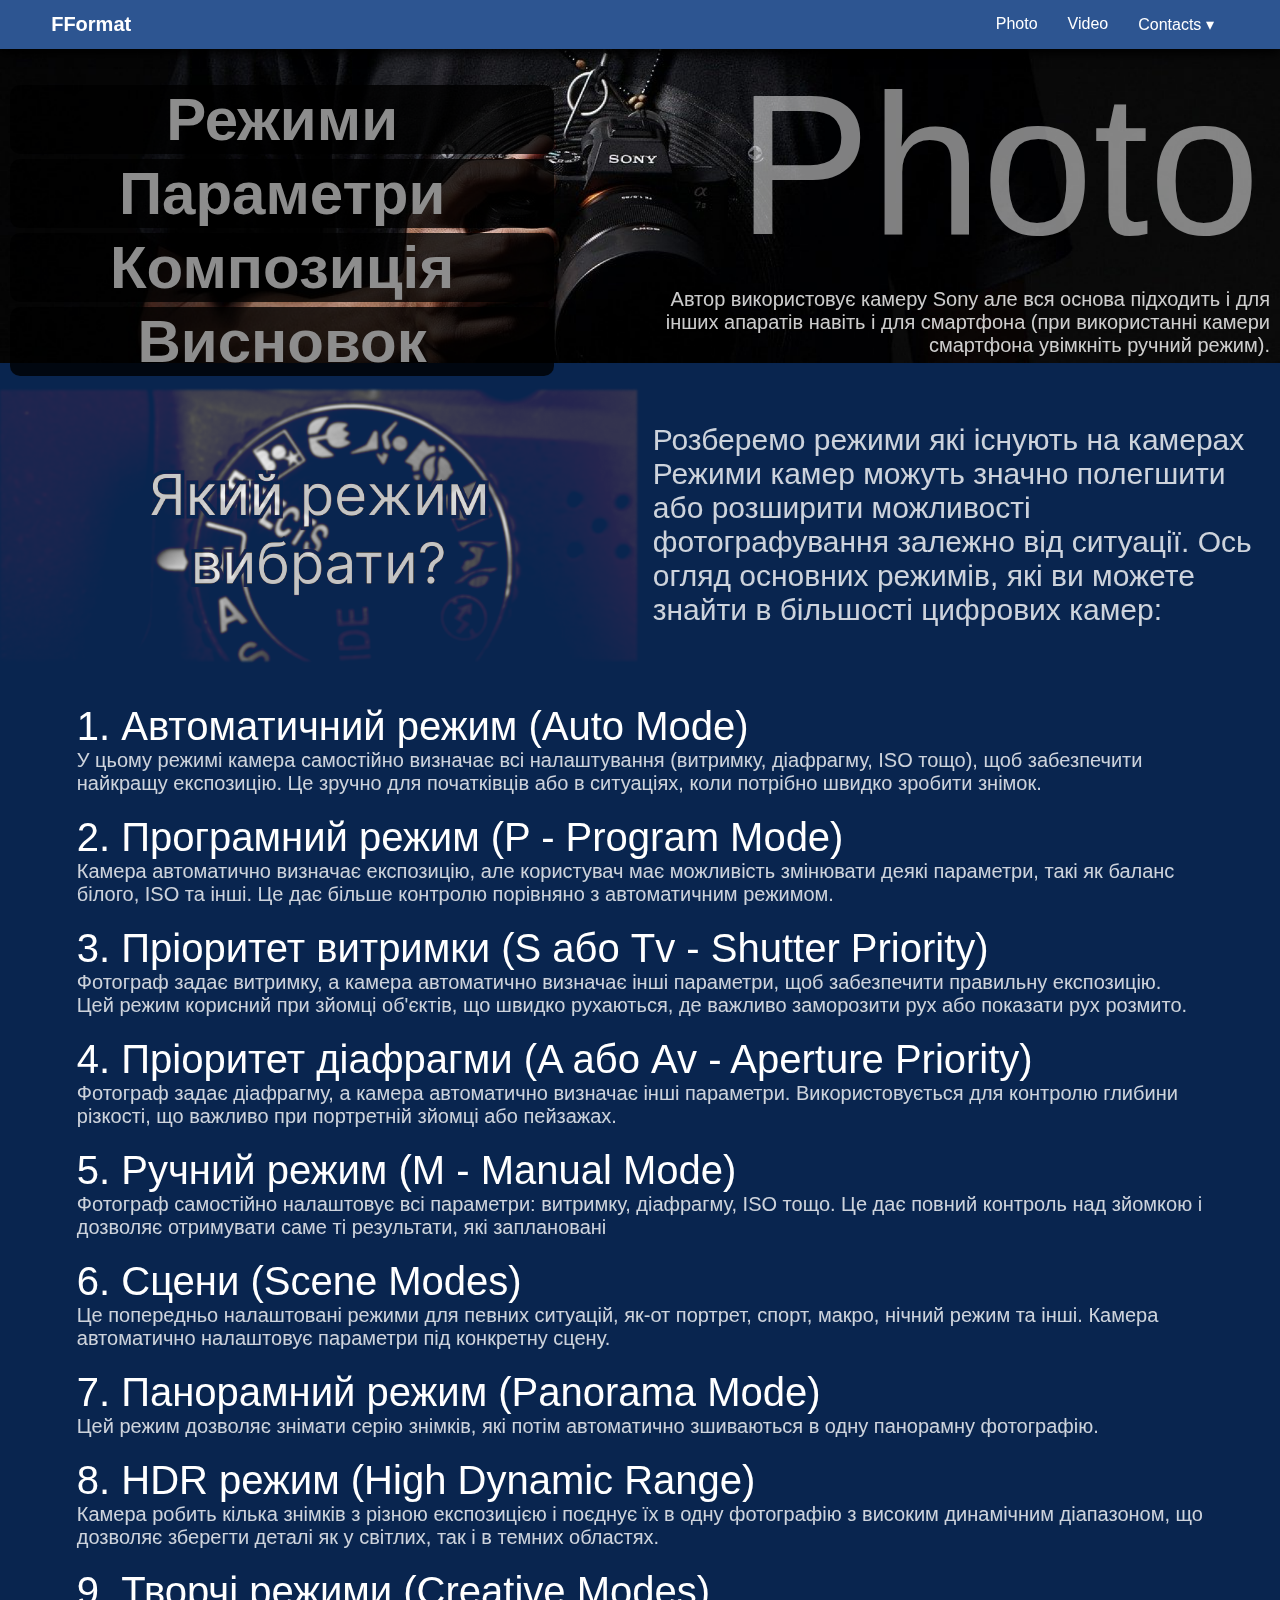
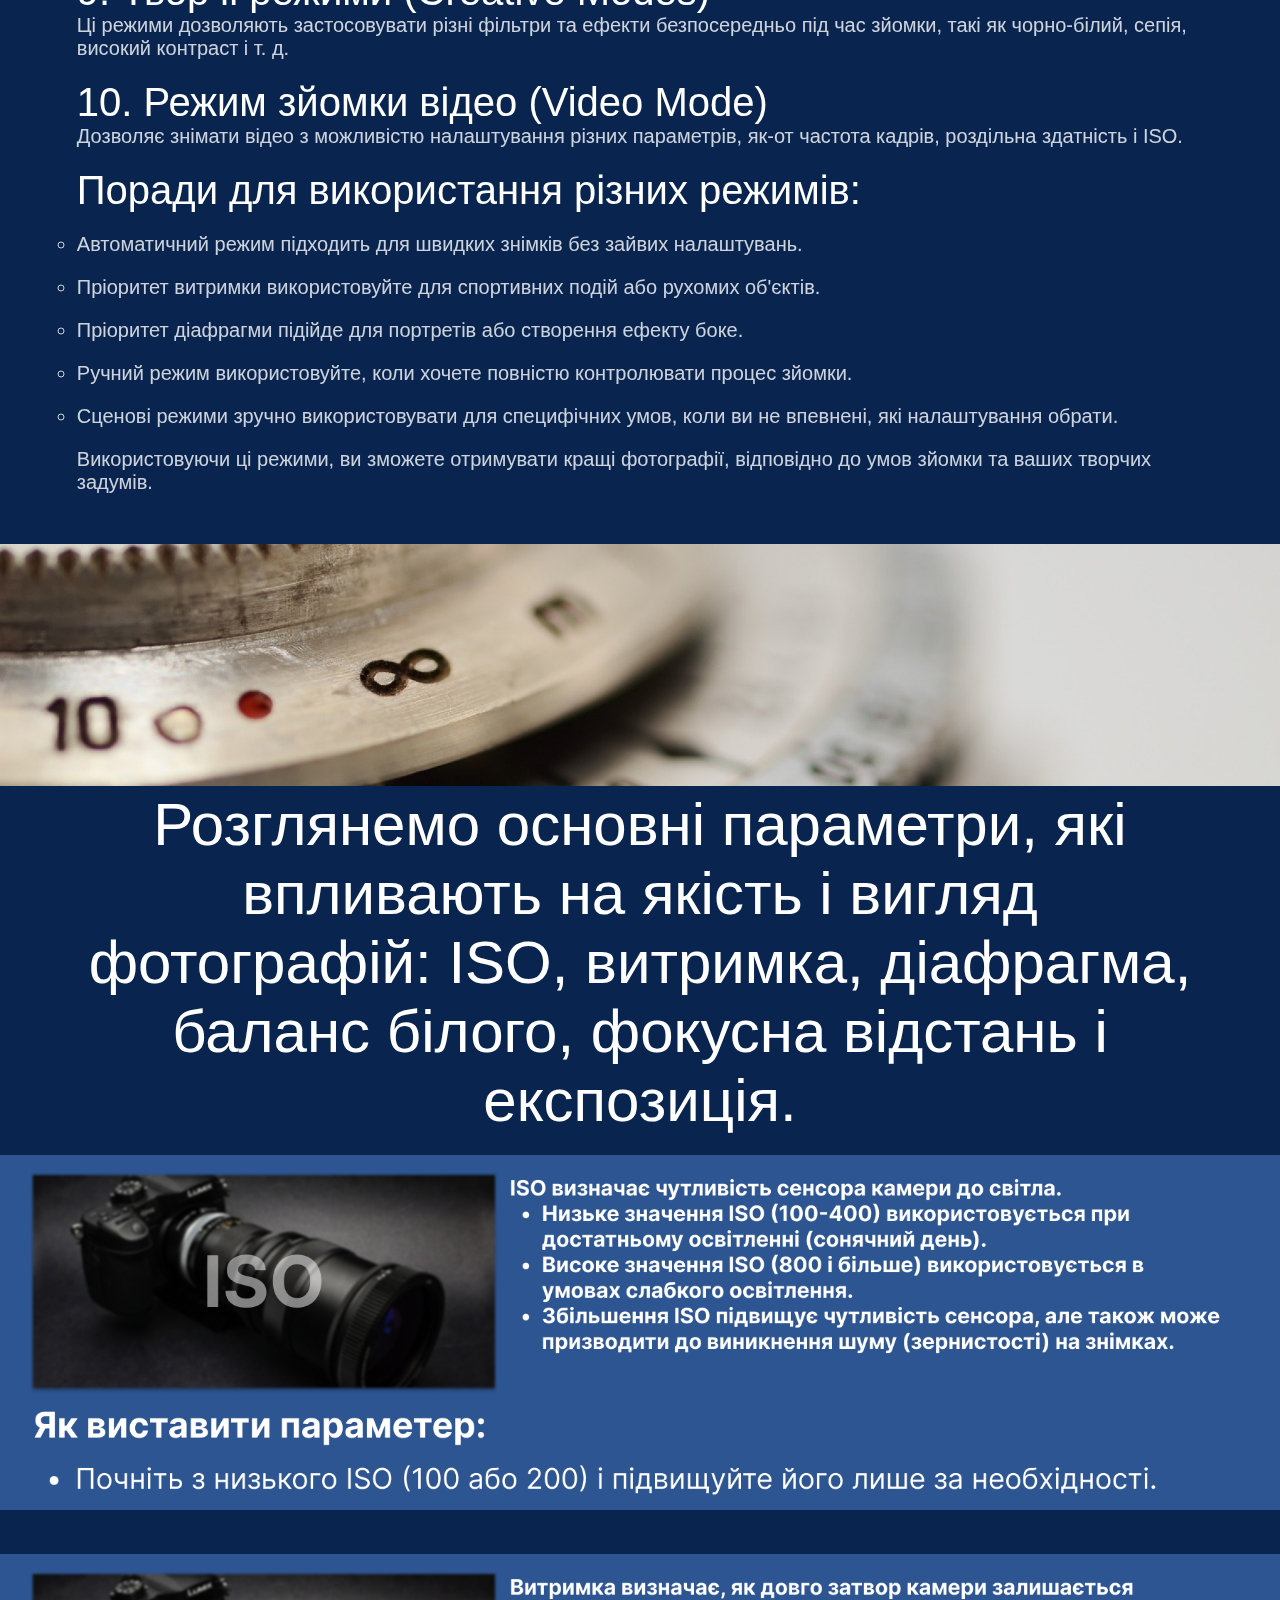
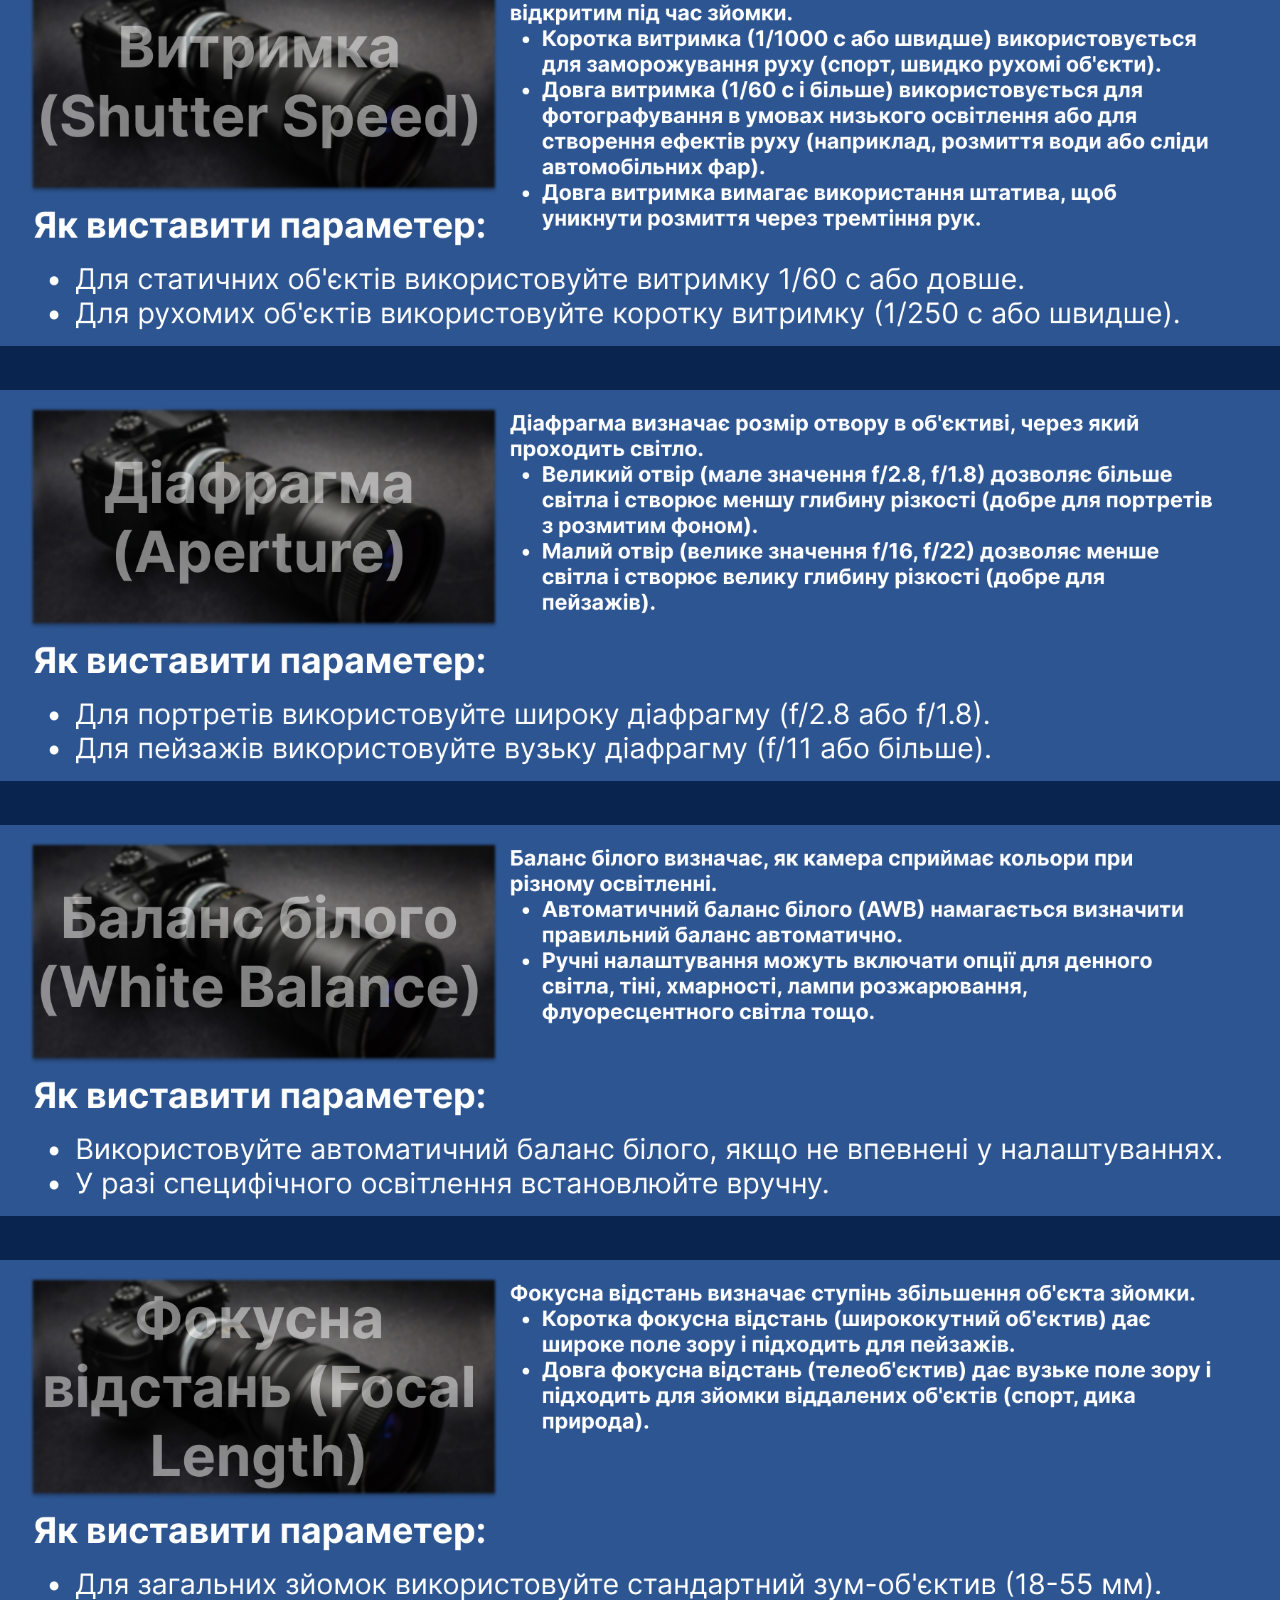
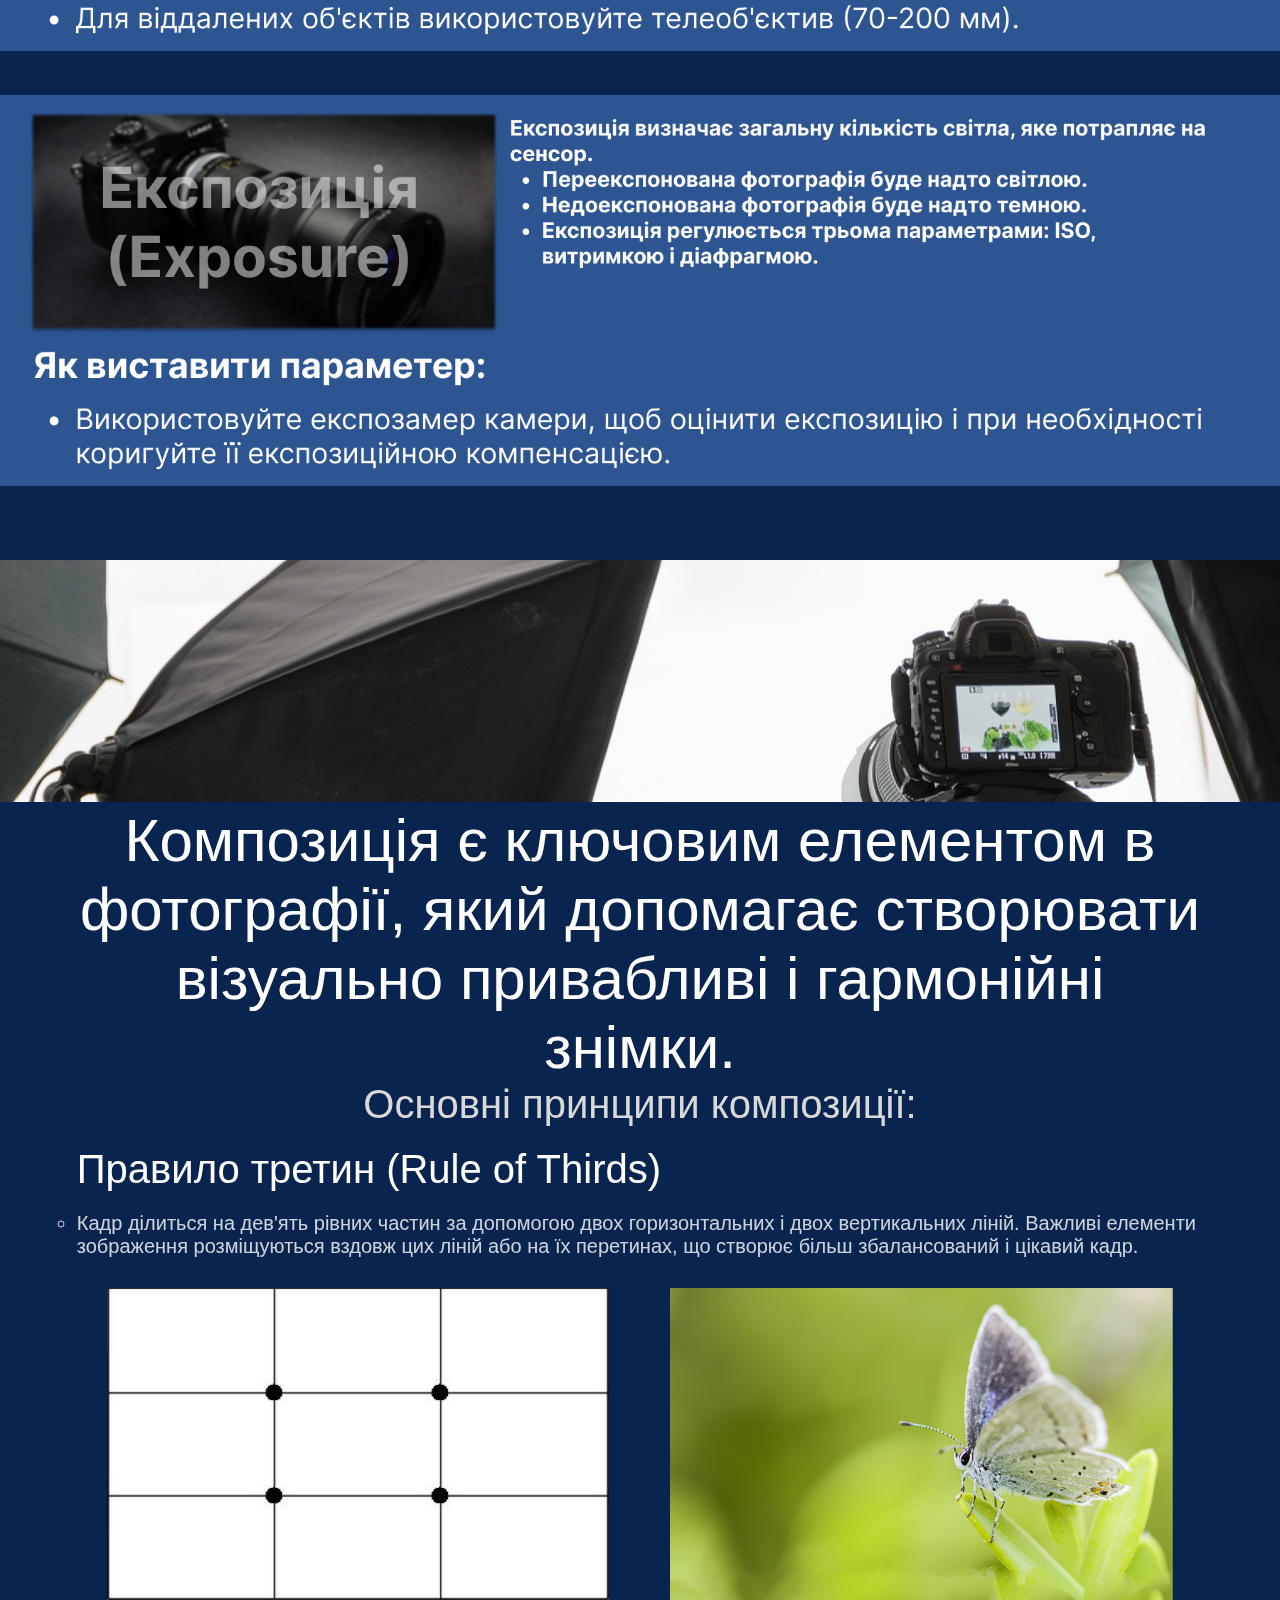
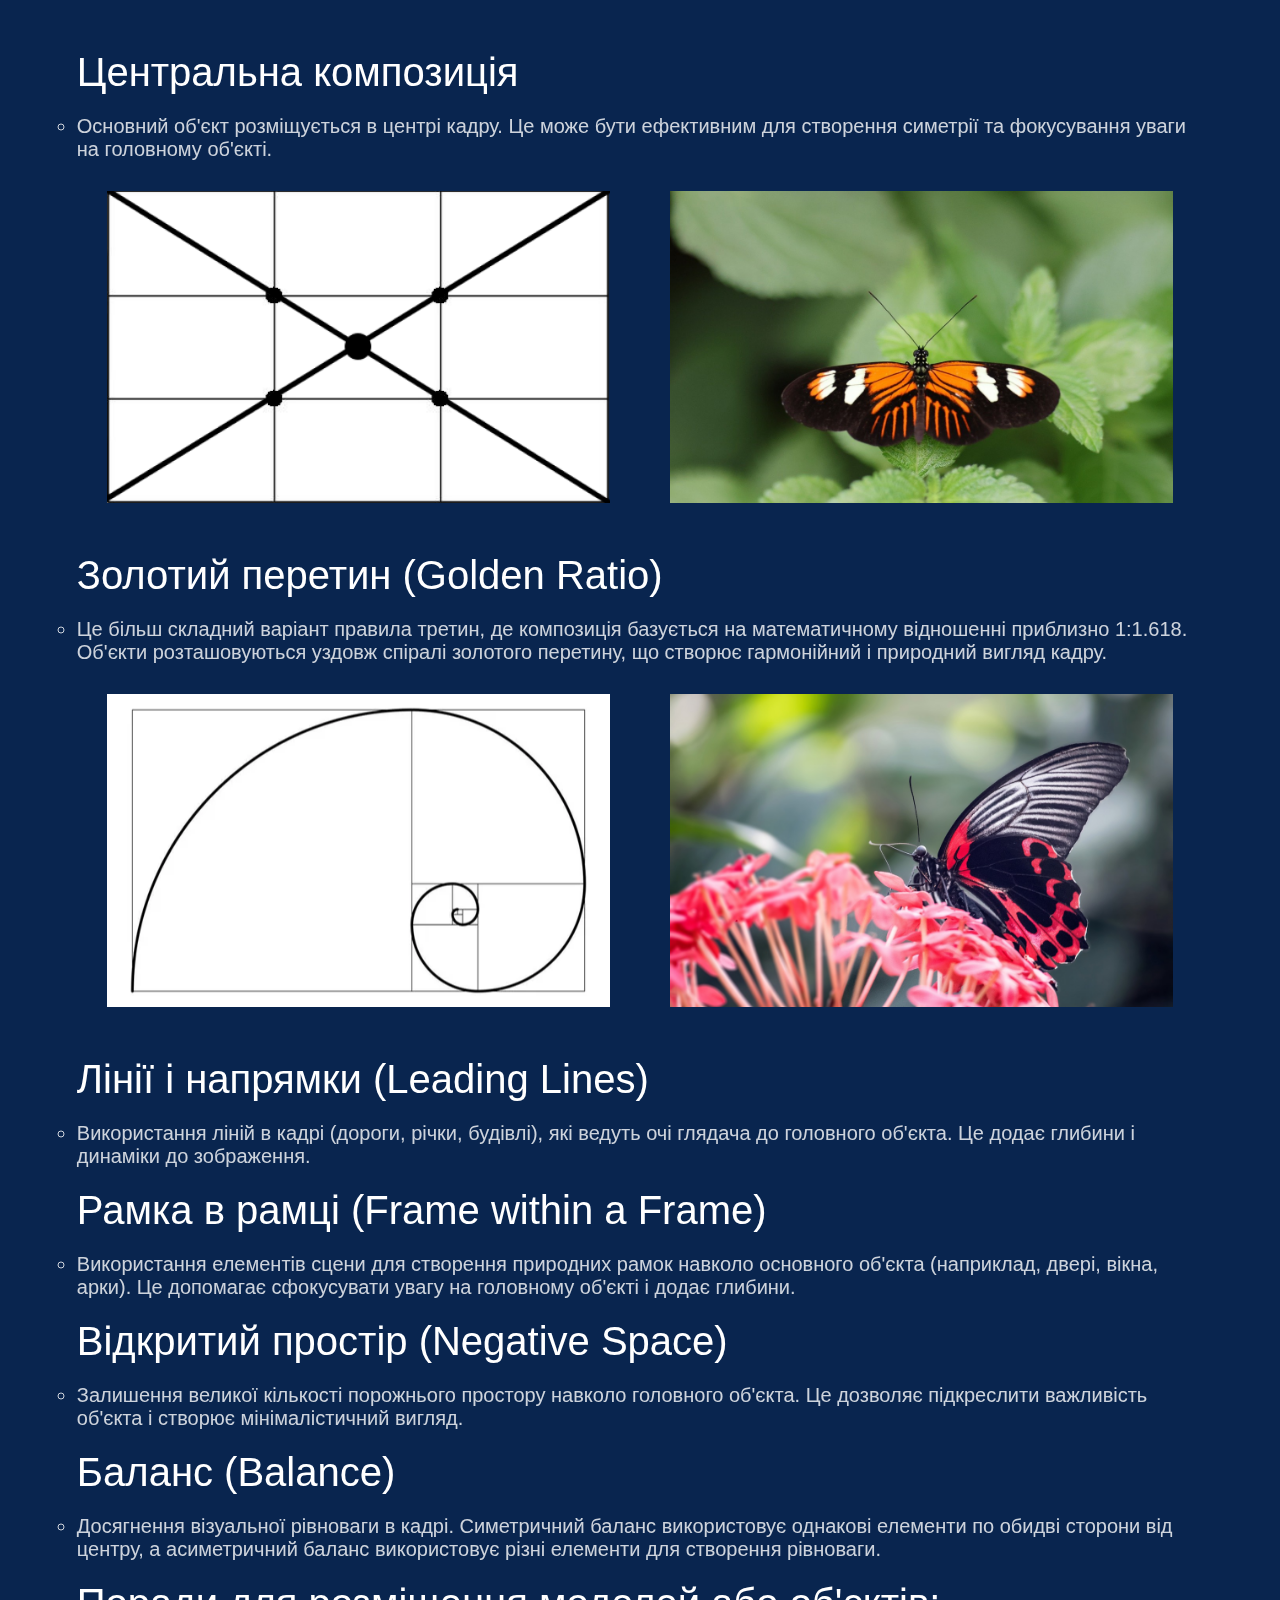
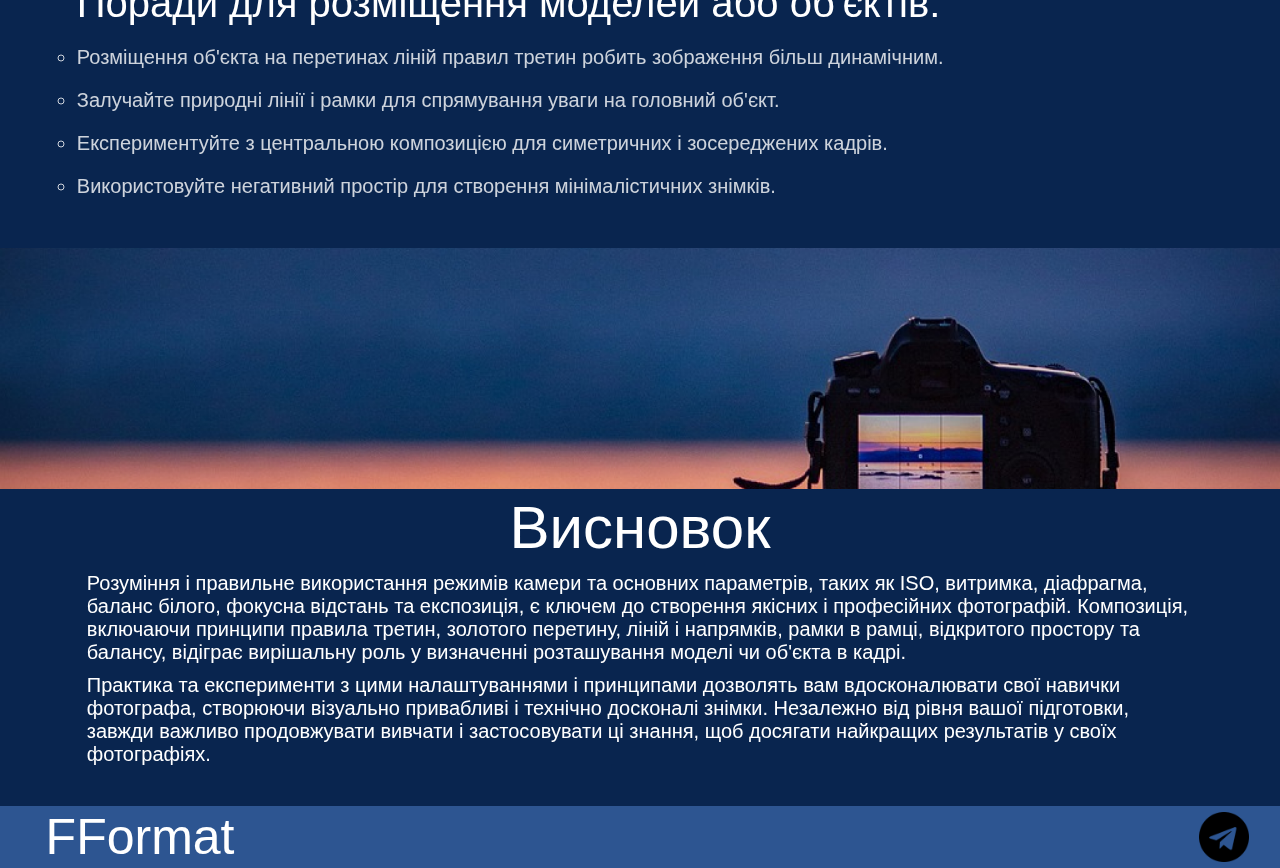
==== photo.html @ 6ed3e835 "Add files via upload" ====
<!DOCTYPE html>
<html lang="en">
  <head>
    <meta charset="UTF-8" />
    <meta name="viewport" content="width=device-width, initial-scale=1.0" />
    <title>FFormat/Photo</title>
    <link rel="stylesheet" href="style/style.css" />
  </head>
  <body>
    <header>
      <a href="index.html" class="logo">FFormat</a>
      <nav>
        <ul>
          <li><a href="photo.html">Photo</a></li>
          <li><a href="video.html">Video</a></li>
          <li>
            <a href="#">Contacts &blacktriangledown;</a>
            <ul>
              <li>
                <a href="https://t.me/fformat24" target="_blank">
                  <img src="img/telegram.png" alt="img" />Telegram</a
                >
              </li>
            </ul>
          </li>
        </ul>
      </nav>
    </header>

    <main>
      <div class="top">
        <img src="img/topimg.png" alt="Top-Photo" class="background" />
        <h1 class="photo-logo">Photo</h1>
        <p>
          Автор використовує камеру Sony але вся основа підходить і для інших
          апаратів навіть і для смартфона (при використанні камери смартфона
          увімкніть ручний режим).
        </p>
        <div class="text-overlay-photo">
          <a href="#modes">Режими</a>
          <a href="#parameters"> Параметри</a>
          <a href="#composition">Композиція</a>
          <a href="#result"> Висновок</a>
        </div>
      </div>
      <div class="modes" id="modes">
        <img src="img/photo1.png" alt="modes" />
        <p>
          Розберемо режими які існують на камерах Режими камер можуть значно
          полегшити або розширити можливості фотографування залежно від
          ситуації. Ось огляд основних режимів, які ви можете знайти в більшості
          цифрових камер:
        </p>
      </div>
      <div class="modes-list">
        <ol>
          <li>
            1. Автоматичний режим (Auto Mode)
            <p>
              У цьому режимі камера самостійно визначає всі налаштування
              (витримку, діафрагму, ISO тощо), щоб забезпечити найкращу
              експозицію. Це зручно для початківців або в ситуаціях, коли
              потрібно швидко зробити знімок.
            </p>
          </li>
          <li>
            2. Програмний режим (P - Program Mode)
            <p>
              Камера автоматично визначає експозицію, але користувач має
              можливість змінювати деякі параметри, такі як баланс білого, ISO
              та інші. Це дає більше контролю порівняно з автоматичним режимом.
            </p>
          </li>
          <li>
            3. Пріоритет витримки (S або Tv - Shutter Priority)
            <p>
              Фотограф задає витримку, а камера автоматично визначає інші
              параметри, щоб забезпечити правильну експозицію. Цей режим
              корисний при зйомці об'єктів, що швидко рухаються, де важливо
              заморозити рух або показати рух розмито.
            </p>
          </li>
          <li>
            4. Пріоритет діафрагми (A або Av - Aperture Priority)
            <p>
              Фотограф задає діафрагму, а камера автоматично визначає інші
              параметри. Використовується для контролю глибини різкості, що
              важливо при портретній зйомці або пейзажах.
            </p>
          </li>
          <li>
            5. Ручний режим (M - Manual Mode)
            <p>
              Фотограф самостійно налаштовує всі параметри: витримку, діафрагму,
              ISO тощо. Це дає повний контроль над зйомкою і дозволяє отримувати
              саме ті результати, які заплановані
            </p>
          </li>
          <li>
            6. Сцени (Scene Modes)
            <p>
              Це попередньо налаштовані режими для певних ситуацій, як-от
              портрет, спорт, макро, нічний режим та інші. Камера автоматично
              налаштовує параметри під конкретну сцену.
            </p>
          </li>
          <li>
            7. Панорамний режим (Panorama Mode)
            <p>
              Цей режим дозволяє знімати серію знімків, які потім автоматично
              зшиваються в одну панорамну фотографію.
            </p>
          </li>
          <li>
            8. HDR режим (High Dynamic Range)
            <p>
              Камера робить кілька знімків з різною експозицією і поєднує їх в
              одну фотографію з високим динамічним діапазоном, що дозволяє
              зберегти деталі як у світлих, так і в темних областях.
            </p>
          </li>
          <li>
            9. Творчі режими (Creative Modes)
            <p>
              Ці режими дозволяють застосовувати різні фільтри та ефекти
              безпосередньо під час зйомки, такі як чорно-білий, сепія, високий
              контраст і т. д.
            </p>
          </li>
          <li>
            10. Режим зйомки відео (Video Mode)
            <p>
              Дозволяє знімати відео з можливістю налаштування різних
              параметрів, як-от частота кадрів, роздільна здатність і ISO.
            </p>
          </li>
          <li>
            Поради для використання різних режимів:
            <ul>
              <li>
                Автоматичний режим підходить для швидких знімків без зайвих
                налаштувань.
              </li>
              <li>
                Пріоритет витримки використовуйте для спортивних подій або
                рухомих об'єктів.
              </li>
              <li>
                Пріоритет діафрагми підійде для портретів або створення ефекту
                боке.
              </li>
              <li>
                Ручний режим використовуйте, коли хочете повністю контролювати
                процес зйомки.
              </li>
              <li>
                Сценові режими зручно використовувати для специфічних умов, коли
                ви не впевнені, які налаштування обрати.
              </li>
            </ul>
          </li>
          <li>
            <p>
              Використовуючи ці режими, ви зможете отримувати кращі фотографії,
              відповідно до умов зйомки та ваших творчих задумів.
            </p>
          </li>
        </ol>
      </div>

      <div class="parameters">
        <img
          id="parameters"
          class="blok"
          src="img/parametersphoto.png"
          alt="parameters"
        />
        <h2>
          Розглянемо основні параметри, які впливають на якість і вигляд
          фотографій: ISO, витримка, діафрагма, баланс білого, фокусна відстань
          і експозиція.
        </h2>
        <div>
          <img src="img/iso.png" alt="ISO" />
          <img src="img/shutter.png" alt="Shutter Speed" />
          <img src="img/apertur.png" alt="Aperture" />
          <img src="img/whiteb.png" alt="White Balance" />
          <img src="img/focal.png" alt="Focal Length" />
          <img src="img/expo.png" alt="Exposure" />
        </div>
      </div>
      <div class="composition">
        <img
          id="composition"
          class="blok"
          src="img/compositionphoto.png"
          alt="composition"
        />
        <h2>
          Композиція є ключовим елементом в фотографії, який допомагає
          створювати візуально привабливі і гармонійні знімки.
        </h2>

        <div class="composition-list">
          <h3>Основні принципи композиції:</h3>
          <ol>
            <li>
              Правило третин (Rule of Thirds)
              <ul>
                <li>
                  Кадр ділиться на дев'ять рівних частин за допомогою двох
                  горизонтальних і двох вертикальних ліній. Важливі елементи
                  зображення розміщуються вздовж цих ліній або на їх перетинах,
                  що створює більш збалансований і цікавий кадр.
                </li>
              </ul>
              <div class="comp-photo">
                <img src="img/ph1.png" alt="photo" />
                <img src="img/phr1.png" alt="photo" />
              </div>
            </li>
            <li>
              Центральна композиція
              <ul>
                <li>
                  Основний об'єкт розміщується в центрі кадру. Це може бути
                  ефективним для створення симетрії та фокусування уваги на
                  головному об'єкті.
                </li>
              </ul>
              <div class="comp-photo">
                <img src="img/ph2.png" alt="photo" />
                <img src="img/phr2.png" alt="photo" />
              </div>
            </li>
            <li>
              Золотий перетин (Golden Ratio)
              <ul>
                <li>
                  Це більш складний варіант правила третин, де композиція
                  базується на математичному відношенні приблизно 1:1.618.
                  Об'єкти розташовуються уздовж спіралі золотого перетину, що
                  створює гармонійний і природний вигляд кадру.
                </li>
              </ul>
              <div class="comp-photo">
                <img src="img/ph3.png" alt="photo" />
                <img src="img/phr3.png" alt="photo" />
              </div>
            </li>
            <li>
              Лінії і напрямки (Leading Lines)
              <ul>
                <li>
                  Використання ліній в кадрі (дороги, річки, будівлі), які
                  ведуть очі глядача до головного об'єкта. Це додає глибини і
                  динаміки до зображення.
                </li>
              </ul>
            </li>
            <li>
              Рамка в рамці (Frame within a Frame)
              <ul>
                <li>
                  Використання елементів сцени для створення природних рамок
                  навколо основного об'єкта (наприклад, двері, вікна, арки). Це
                  допомагає сфокусувати увагу на головному об'єкті і додає
                  глибини.
                </li>
              </ul>
            </li>
            <li>
              Відкритий простір (Negative Space)
              <ul>
                <li>
                  Залишення великої кількості порожнього простору навколо
                  головного об'єкта. Це дозволяє підкреслити важливість об'єкта
                  і створює мінімалістичний вигляд.
                </li>
              </ul>
            </li>
            <li>
              Баланс (Balance)
              <ul>
                <li>
                  Досягнення візуальної рівноваги в кадрі. Симетричний баланс
                  використовує однакові елементи по обидві сторони від центру, а
                  асиметричний баланс використовує різні елементи для створення
                  рівноваги.
                </li>
              </ul>
            </li>
            <li>
              Поради для розміщення моделей або об'єктів:
              <ul>
                <li>
                  Розміщення об'єкта на перетинах ліній правил третин робить
                  зображення більш динамічним.
                </li>
                <li>
                  Залучайте природні лінії і рамки для спрямування уваги на
                  головний об'єкт.
                </li>
                <li>
                  Експериментуйте з центральною композицією для симетричних і
                  зосереджених кадрів.
                </li>
                <li>
                  Використовуйте негативний простір для створення
                  мінімалістичних знімків.
                </li>
              </ul>
            </li>
          </ol>
        </div>
      </div>
      <div class="result">
        <img id="result" class="blok" src="img/resultphoto.png" alt="result" />
        <h2>Висновок</h2>
        <p>
          Розуміння і правильне використання режимів камери та основних
          параметрів, таких як ISO, витримка, діафрагма, баланс білого, фокусна
          відстань та експозиція, є ключем до створення якісних і професійних
          фотографій. Композиція, включаючи принципи правила третин, золотого
          перетину, ліній і напрямків, рамки в рамці, відкритого простору та
          балансу, відіграє вирішальну роль у визначенні розташування моделі чи
          об'єкта в кадрі.
        </p>
        <p>
          Практика та експерименти з цими налаштуваннями і принципами дозволять
          вам вдосконалювати свої навички фотографа, створюючи візуально
          привабливі і технічно досконалі знімки. Незалежно від рівня вашої
          підготовки, завжди важливо продовжувати вивчати і застосовувати ці
          знання, щоб досягати найкращих результатів у своїх фотографіях.
        </p>
      </div>
    </main>

    <footer>
      <h2><a href="#">FFormat</a></h2>
      <div>
        <!-- <img src="img/facebook.png" alt="facebook" /> -->
        <a href="https://t.me/fformat24" target="_blank"
          ><img src="img/telegram.png" alt="telegram"
        /></a>
        <!-- <img src="img/instagram.png" alt="instagram" /> -->
      </div>
    </footer>
  </body>
</html>
---- style/style.css ----
* {
  margin: 0;
  padding: 0;
  box-sizing: border-box;
  font-family: sans-serif;
  list-style: none;
  text-decoration: none;
}

body {
  height: 100vh;
  background: #09254f;
}

/* NavBar */
header {
  position: fixed;
  z-index: 10; /* Високе значення для перекриття інших елементів */
  top: 0;
  left: 0;
  right: 0;
  background: #2d5591;
  display: flex;
  justify-content: space-between;
  align-items: center;
  padding: 0 4%;
  box-shadow: 0 5px 10px #000;
}

header .logo {
  font-size: 20px;
  font-weight: 900;
  color: #fff;
  transition: 0.5s;
}

header .logo:hover {
  transform: scale(1.2);
}

header nav ul li {
  position: relative;
  float: left;
}

header nav ul li a {
  padding: 15px;
  color: #fff;
  font-style: 16px;
  display: block;
}

header nav ul li a:hover {
  background: #09254f;
}

nav ul li ul {
  position: absolute;
  left: 0;
  width: 180px;
  background: #2d5591;
  display: none;
}

nav ul li ul li {
  width: 100%;
  border: 1px solid rgba(0, 0, 0, 0.1);
  display: flex;
  justify-content: space-between;
  align-items: center;
}

nav ul li ul li img {
  width: 20px;
  position: relative;
  float: left;
  margin-right: 5px;
}

nav ul li:hover > ul {
  display: initial;
}

/* Main */

.top {
  position: relative;
}

.top .background {
  width: 100%;
  /* height: 510px; */
}

.top .overlay {
  position: absolute;
  top: 10px; /* Відстань від верхнього краю контейнера */
  right: 0px; /* Відстань від лівого краю контейнера */
  width: 500px; /* Ширина накладеного зображення */
  height: auto; /* Автоматичне коригування висоти для збереження пропорцій */
}

.top-text h1 {
  font-family: "Inter", sans-serif;
  font-weight: 400;
  font-size: 100px;
  text-align: center;
  color: #fff;
}

.top-text p {
  padding: 0 6%;
  font-family: "Inter", sans-serif;
  font-weight: 400;
  font-size: 20px;
  text-align: center;
  color: #fff;
}

.content-ff {
  display: flex;
  align-items: flex-start;
  align-items: center;
  padding: 20px 0;
}

.content-ff img {
  width: 50%;
  /* height: 384px; */
}

.content-ff p {
  width: 50%;
  font-family: "Inter", sans-serif;
  font-weight: 400;
  font-size: 30px;
  color: rgba(255, 255, 255, 0.8);
  padding: 1%;
}

.footer-main {
  position: relative;
}

.h2foot {
  font-family: "Inter", sans-serif;
  font-weight: 200;
  font-size: 40px;
  text-align: center;
  color: #fff;
}

.footer-main img {
  width: 100%;
  /* height: 314px; */
}

.text-overlay a {
  display: block;
  margin: 5px 0;
  padding: 0px 100px;
  font-family: "Inter", sans-serif;
  font-weight: 700;
  font-size: 60px;
  text-align: center;
  color: #fff;
  background: rgba(0, 0, 0, 0.8);
  border-radius: 10px;
  transition: 0.5s;
}

.text-overlay a:hover {
  transform: scale(1.1);
}

.text-overlay a {
  color: #fff;
}

.text-overlay {
  position: absolute;
  top: 50%;
  left: 50%;
  transform: translate(-50%, -50%); /* центр тексту */
  text-align: center;
}

footer {
  padding: 0 2%;
  margin-top: 40px;
  background: #2d5591;
  display: flex;
  justify-content: space-between;
  align-items: center;
}

footer h2 {
  font-family: "Inter", sans-serif;
  font-weight: 400;
  font-size: 50px;
  color: #fff;
  margin: 2px 20px;
}

footer h2 a {
  color: #fff;
}

footer img {
  width: 50px;
  margin: 2px 5px;
  position: relative;
  float: left;
}

/* ----- Photo -----*/

.photo-logo {
  font-family: "Inter", sans-serif;
  font-weight: 400;
  font-size: 200px;
  color: #fff;
  opacity: 0.5;
  position: absolute;
  top: 50px;
  right: 20px;
}

.top p {
  font-family: "Inter", sans-serif;
  font-weight: 400;
  font-size: 20px;
  text-align: right;
  color: rgba(255, 255, 255, 0.8);
  width: 50%;
  position: absolute;
  bottom: 10px;
  right: 10px;
}

.text-overlay-photo a {
  display: block;
  margin: 5px 0;
  padding: 0px 100px;
  font-family: "Inter", sans-serif;
  font-weight: 700;
  font-size: 60px;
  text-align: center;
  color: #8d8d8d;
  background: rgba(0, 0, 0, 0.8);
  border-radius: 10px;
  transition: 0.5s;
}

.text-overlay-photo a:hover {
  transform: scale(1.1);
}

.text-overlay-photo {
  position: absolute;
  top: 80px;
  left: 10px;
  /* transform: translate(-50%, -50%); центр тексту */
  /* text-align: center; */
}

/* modes */

.modes {
  display: flex;
  align-items: flex-start;
  align-items: center;
  padding: 20px 0;
}

.modes img {
  width: 50%;
  /* filter: blur(4px); */
  background: url("img/photo1.png");
  mix-blend-mode: lighten;
}

.modes p {
  width: 50%;
  font-family: "Inter", sans-serif;
  font-weight: 400;
  font-size: 30px;
  color: rgba(255, 255, 255, 0.8);
  padding: 1%;
}

/* modes list */

.modes-list {
  padding: 0 6%;
}

.modes-list ol li {
  font-family: "Inter", sans-serif;
  font-weight: 500;
  font-size: 40px;
  color: #fff;
  margin-top: 20px;
}

.modes-list ol li p {
  font-family: "Inter", sans-serif;
  font-weight: 200;
  font-size: 20px;
  color: rgba(255, 255, 255, 0.8);
}

.modes-list ol li ul li {
  list-style: circle;
  font-family: "Inter", sans-serif;
  font-weight: 200;
  font-size: 20px;
  color: rgba(255, 255, 255, 0.8);
}

/* parameters */

.blok {
  margin-top: 50px;
  width: 100%;
}

.parameters h2 {
  font-family: "Inter", sans-serif;
  font-weight: 400;
  font-size: 60px;
  text-align: center;
  color: #fff;
  padding: 0 6%;
}

.parameters div img {
  width: 100%;
  margin: 20px 0;
}

/* composition */

.composition h2 {
  font-family: "Inter", sans-serif;
  font-weight: 400;
  font-size: 60px;
  text-align: center;
  color: #fff;
  padding: 0 6%;
}

.composition-list {
  padding: 0 6%;
}

.composition-list h3 {
  font-family: "Inter", sans-serif;
  font-weight: 200;
  font-size: 40px;
  color: #d9d9d9;
  text-align: center;
}

.composition-list ol li {
  font-family: "Inter", sans-serif;
  font-weight: 500;
  font-size: 40px;
  color: #fff;
  margin-top: 20px;
}

.composition-list ol li p {
  font-family: "Inter", sans-serif;
  font-weight: 200;
  font-size: 20px;
  color: #fff;
}

.composition-list ol li ul li {
  list-style: circle;
  font-family: "Inter", sans-serif;
  font-weight: 200;
  font-size: 20px;
  color: rgba(255, 255, 255, 0.8);
}

.comp-photo {
  display: flex;
}

.comp-photo img {
  width: 50%;
  padding: 30px;
}

/* result */

.result h2 {
  font-family: "Inter", sans-serif;
  font-weight: 400;
  font-size: 60px;
  text-align: center;
  color: #fff;
  padding: 0 6%;
}

.result p {
  padding: 0 6%;
  font-family: "Inter", sans-serif;
  font-weight: 200;
  font-size: 20px;
  color: #fff;
  margin: 10px;
}

/* ----- Media ----- */

@media (max-width: 1200px) {
  .u {
    max-width: 970px;
  }
}

@media (max-width: 992px) {
  .content-ff {
    /* flex-direction: column; */
    /* align-items: center; */
  }
  .content-ff img,
  .content-ff p {
    min-width: 100%;
  }
  .top-text p,
  .content-ff p {
    font-size: 16px;
  }
  .text-overlay {
    position: relative;
    transform: initial;
    top: 0;
    left: 0;
  }
  .photo-logo {
    position: relative;
    text-align: center;
    top: initial;
    right: initial;
    font-size: 100px;
  }
  .top p {
    width: 100%;
    position: relative;
    bottom: 10px;
    right: initial;
    text-align: center;
    font-size: 12px;
  }
  .text-overlay-photo {
    position: relative;
    top: initial;
    left: initial;
  }
  .text-overlay-photo a {
    font-size: 30px;
    margin-left: 10px;
    margin-right: 10px;
  }
  .modes {
    flex-direction: column;
    align-items: center;
  }
  .modes img {
    width: 100%;
  }
  .modes p {
    width: 100%;
    font-size: 18px;
  }
  .modes-list ol li {
    font-size: 20px;
  }
  .modes-list ol li p {
    font-size: 14px;
  }
  .parameters h2 {
    font-size: 18px;
  }
  .parameters div img {
    margin: 5px 0;
  }
  .composition h2,
  .composition-list h3 {
    font-size: 18px;
  }
  .composition-list ol li {
    font-size: 20px;
  }
  .composition-list ol li ul li {
    font-size: 14px;
  }
  .comp-photo img {
    padding: 10px;
  }
  .result h2 {
    font-size: 30px;
  }
  .result p {
    font-size: 12px;
  }
}

@media (max-width: 767px) {
  .content-ff {
    /* max-width: none; */
  }
}
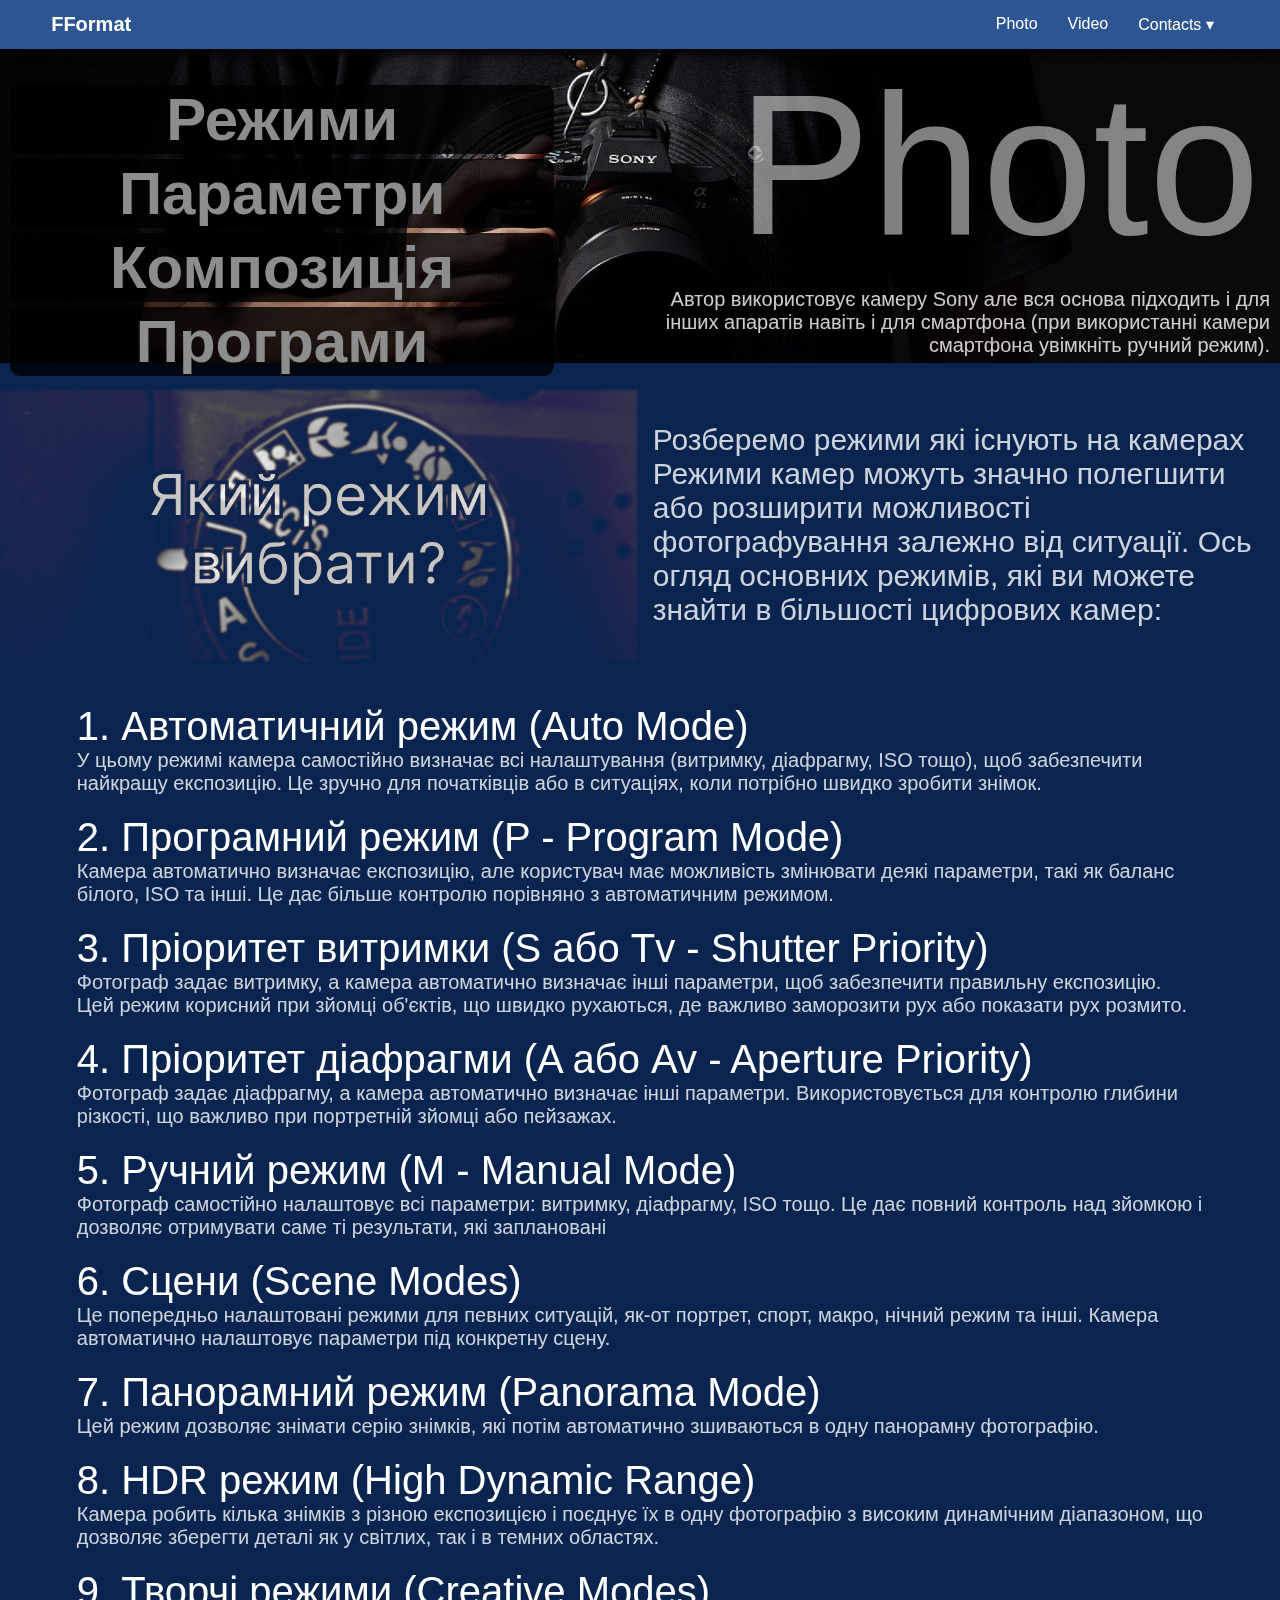
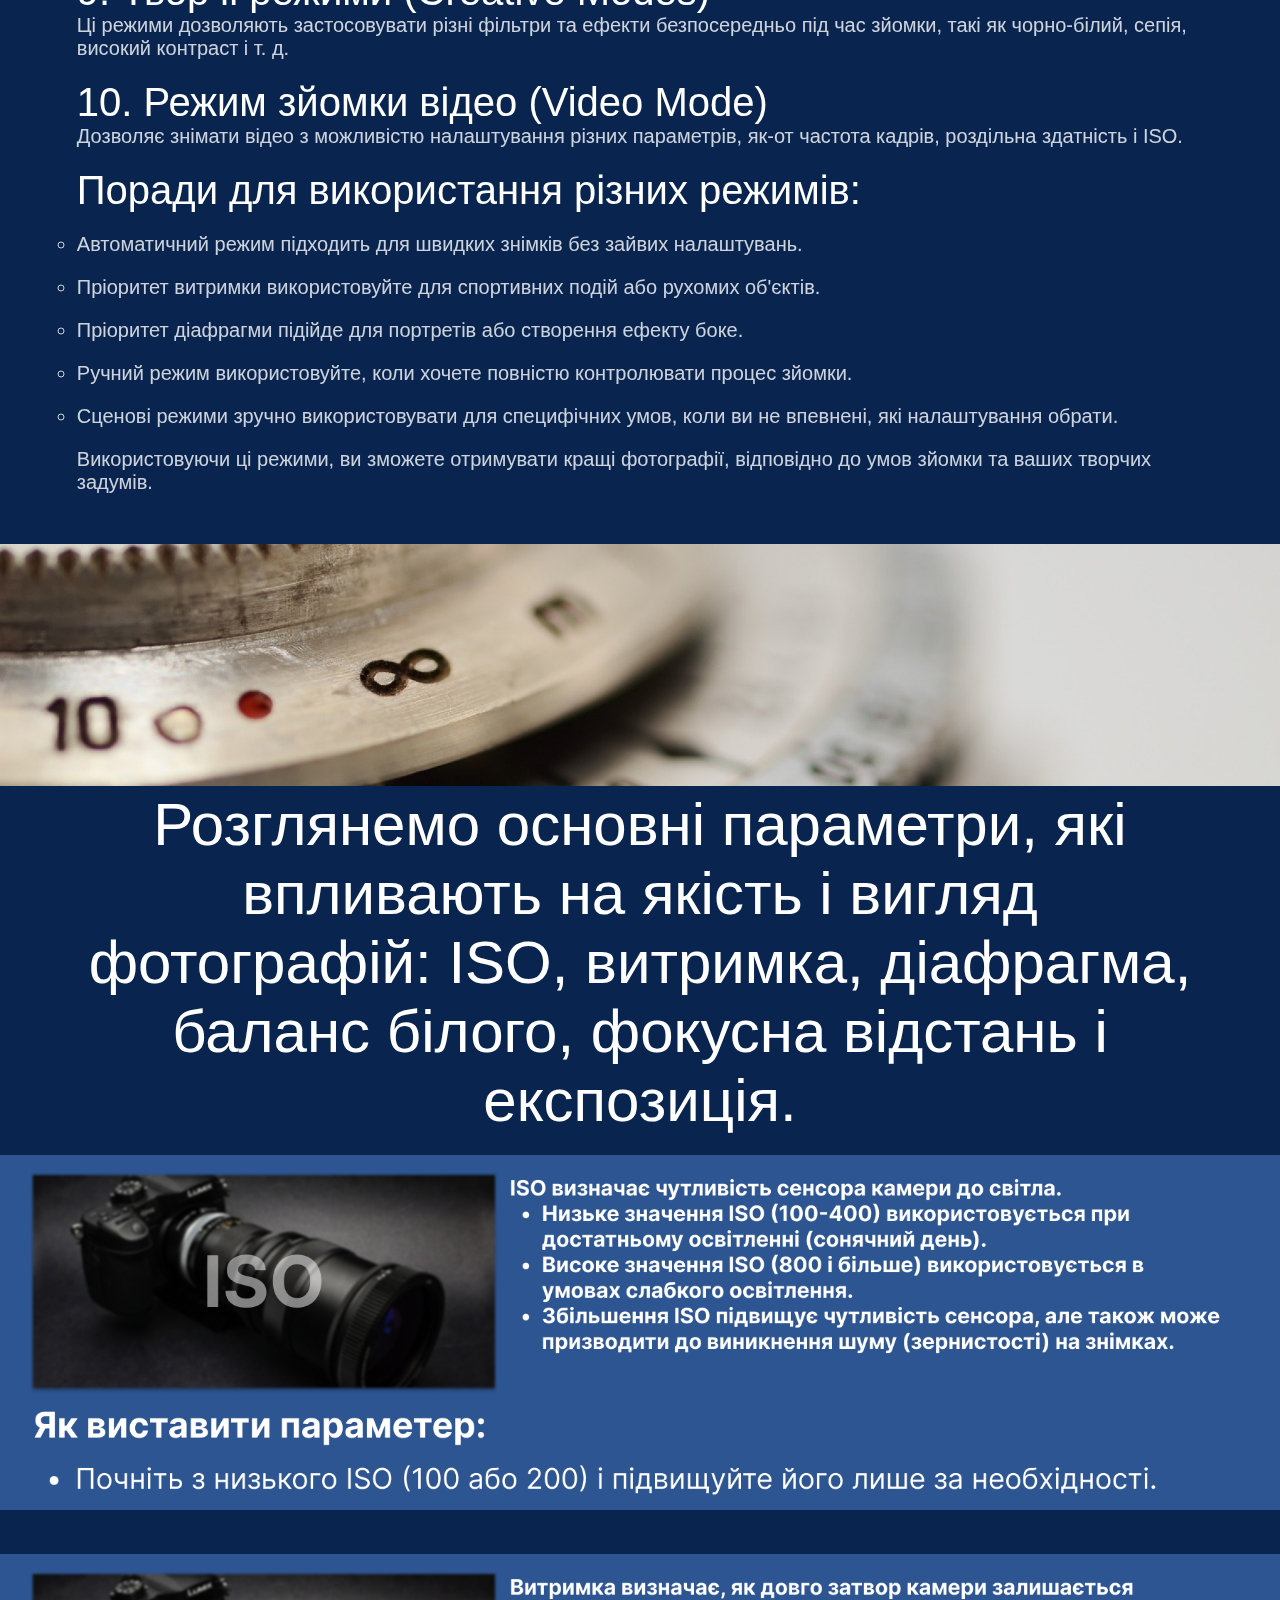
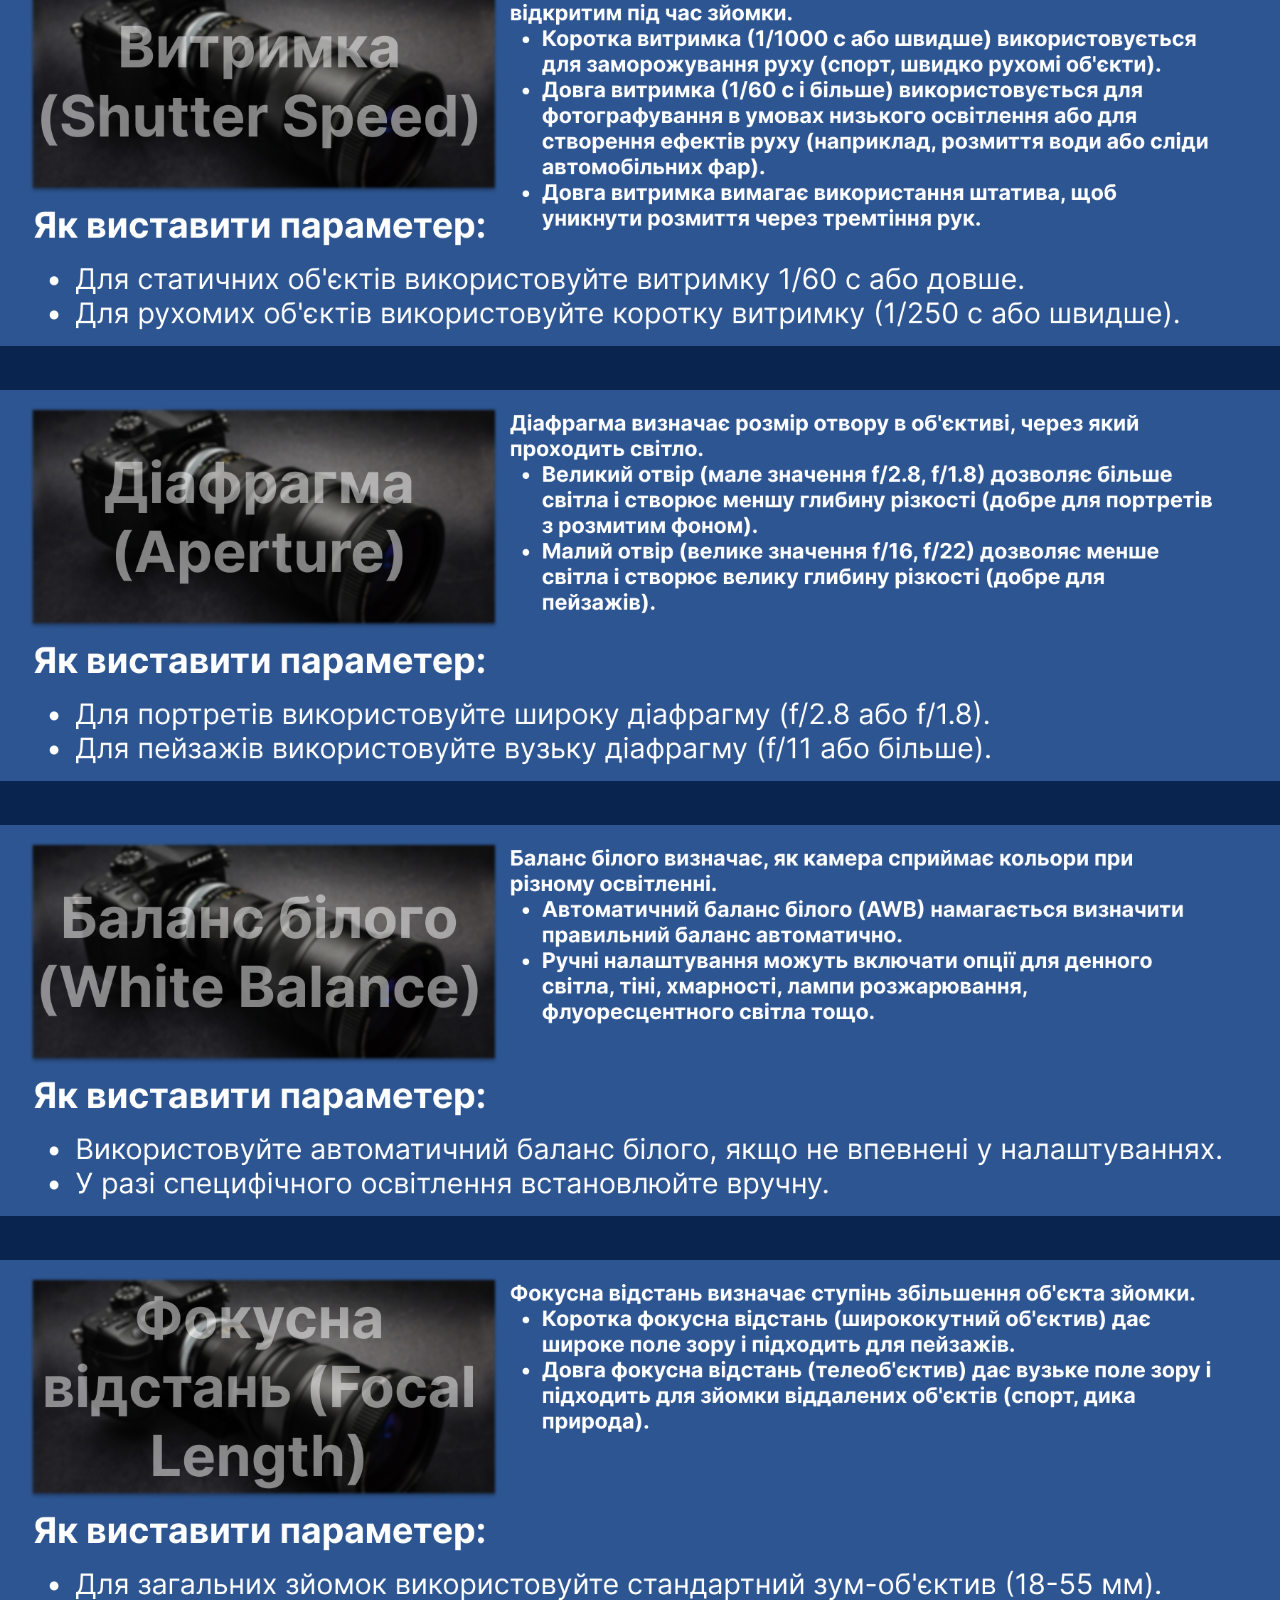
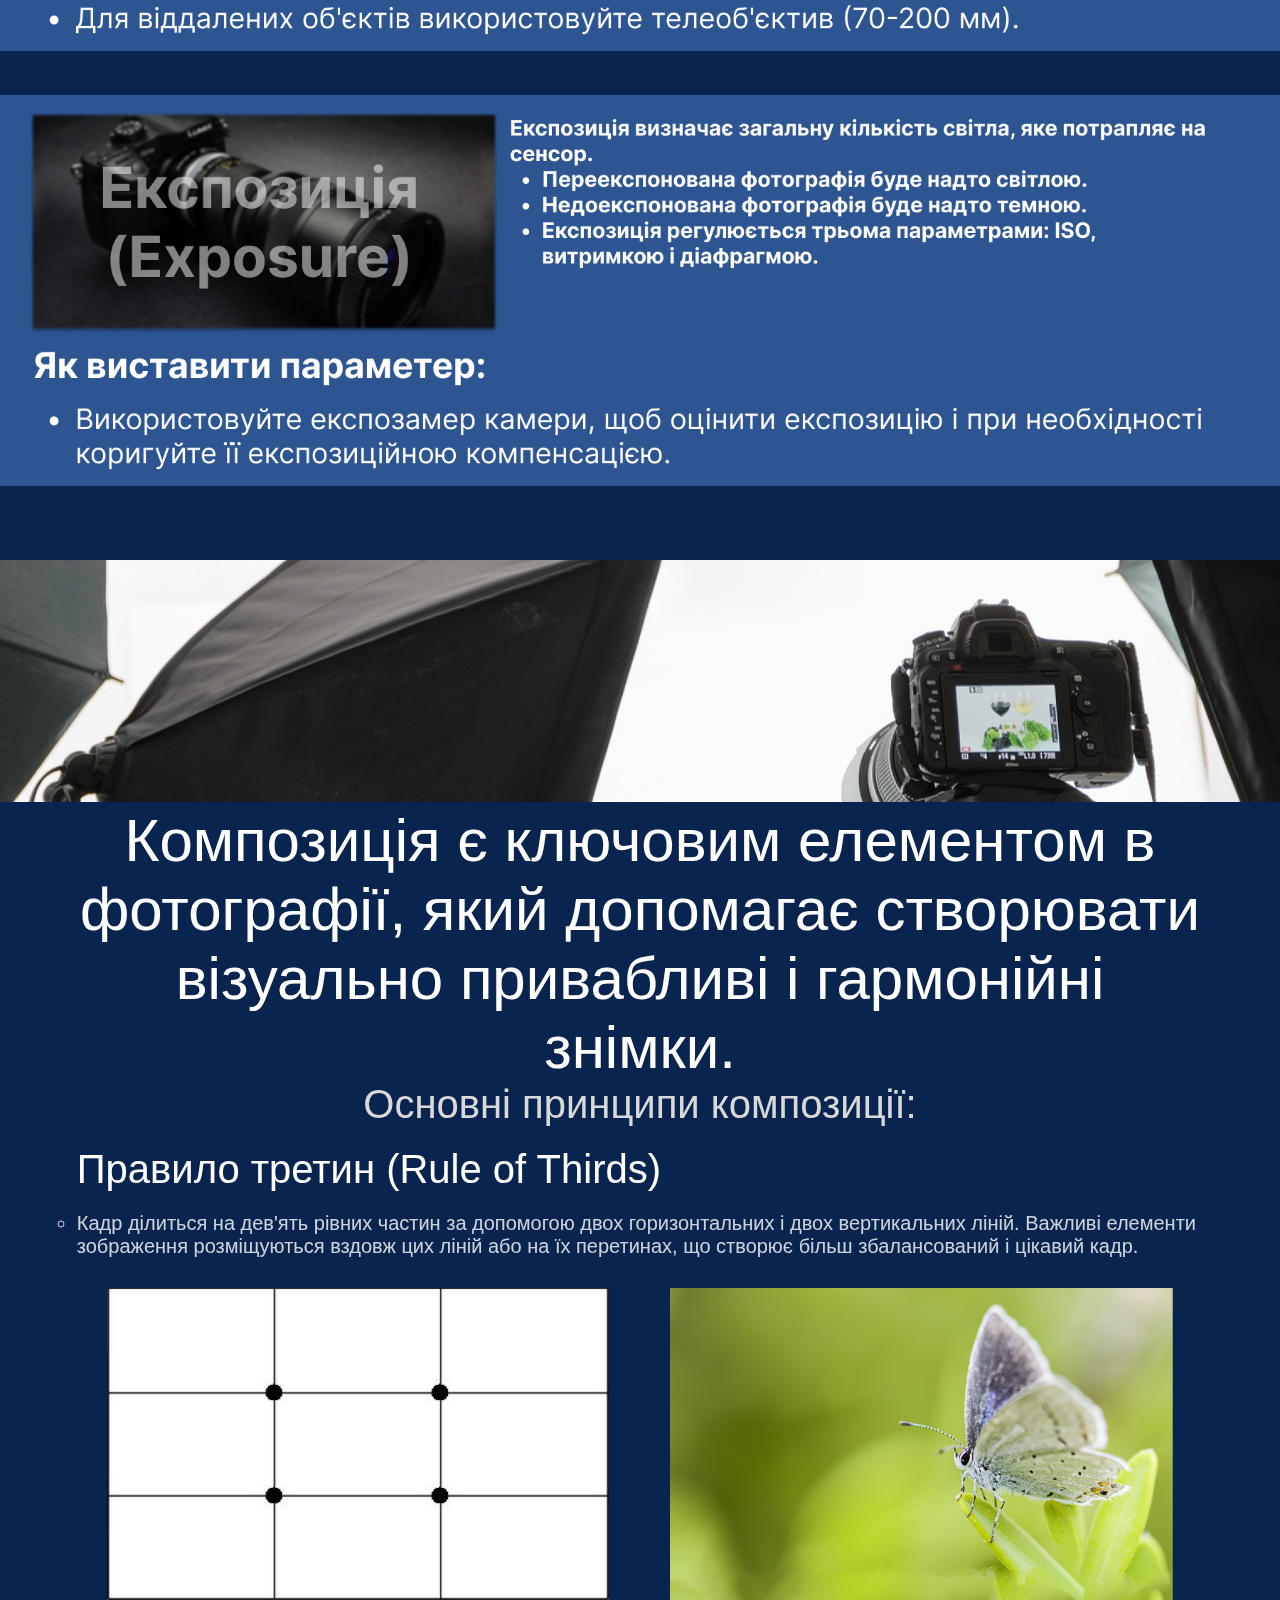
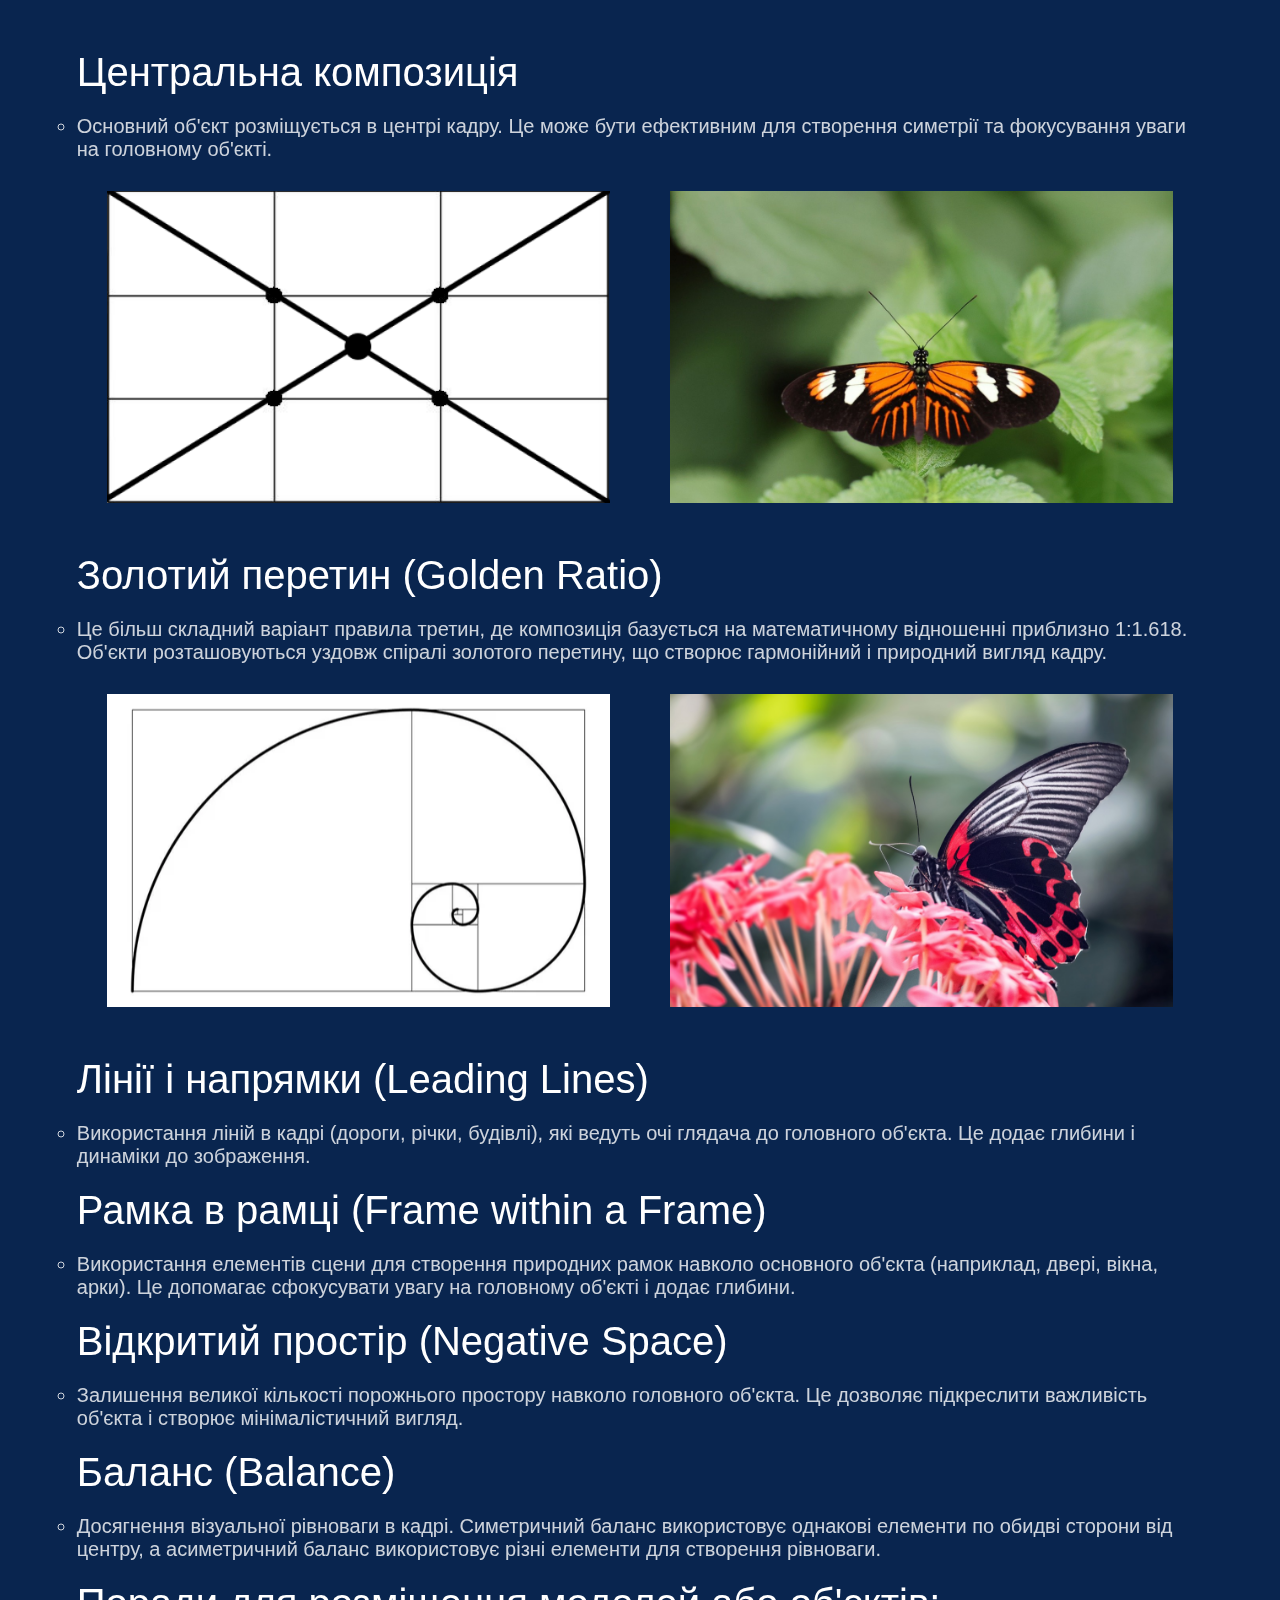
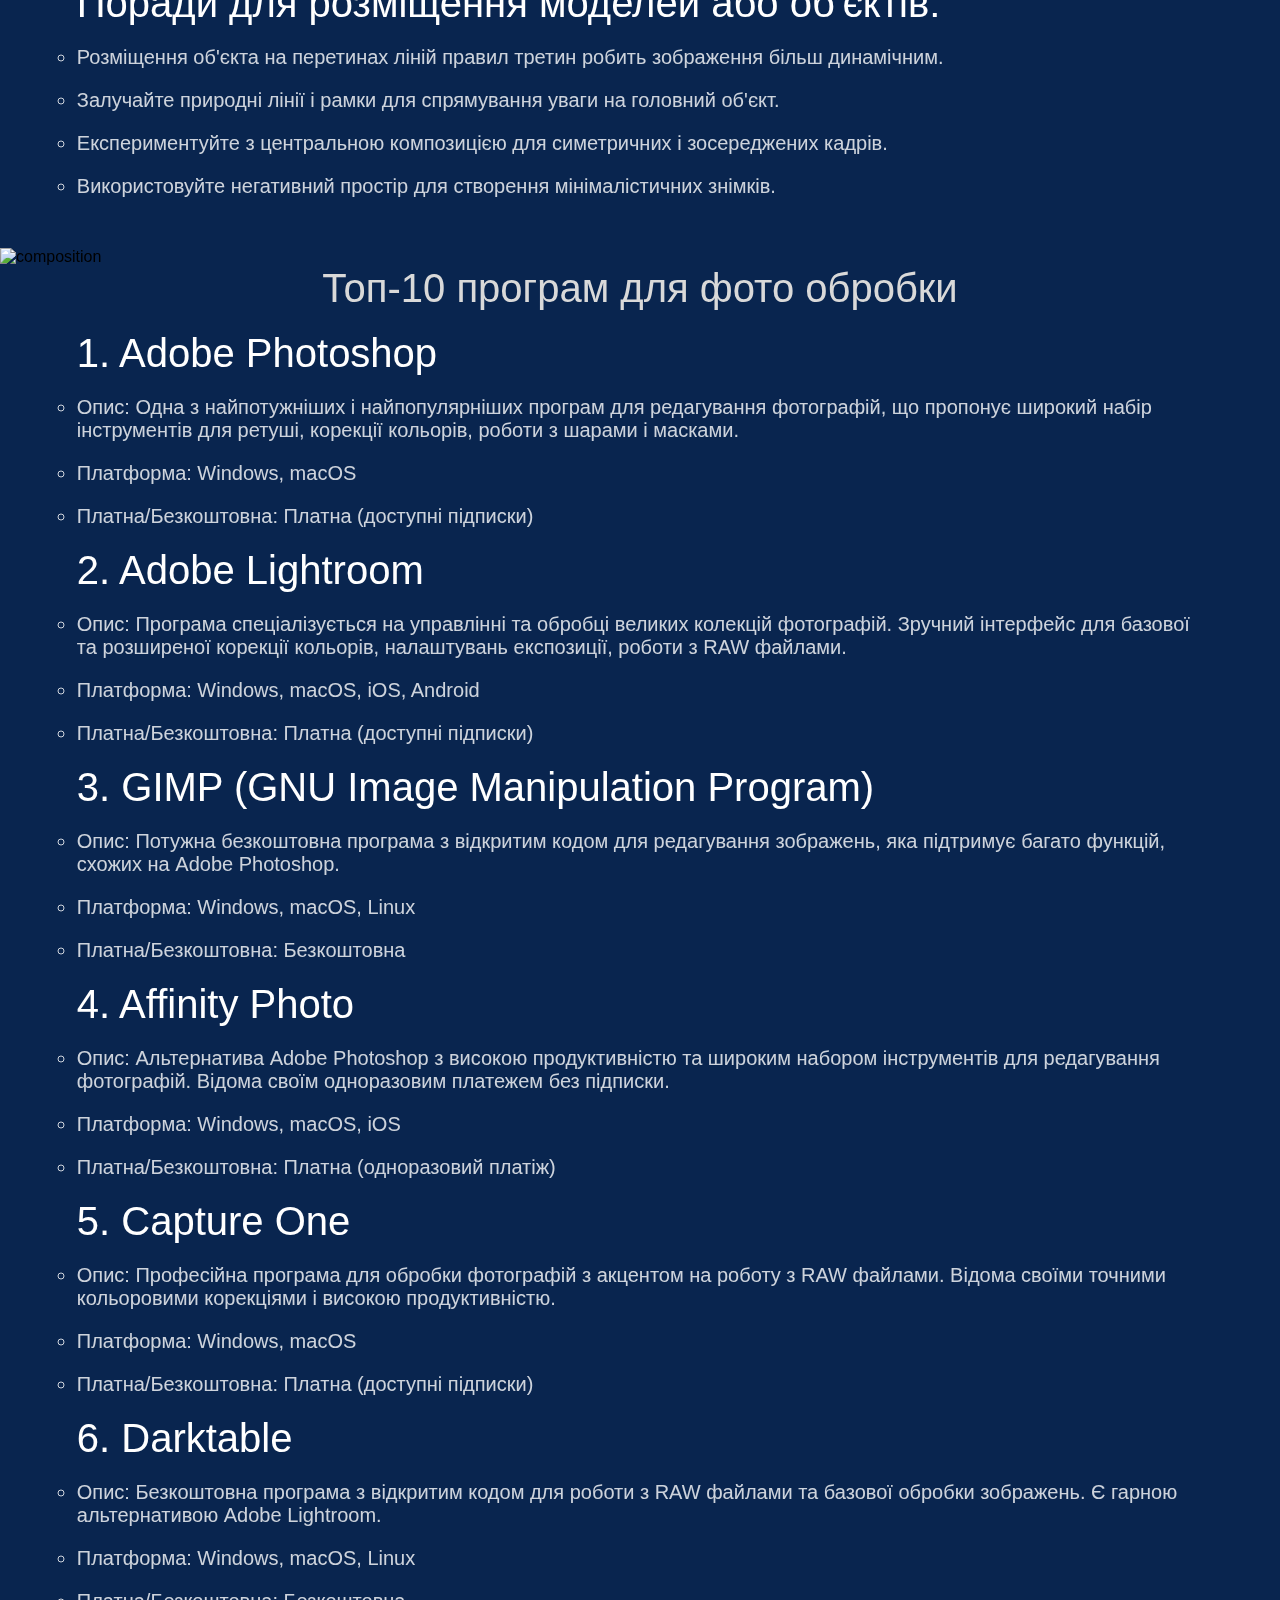
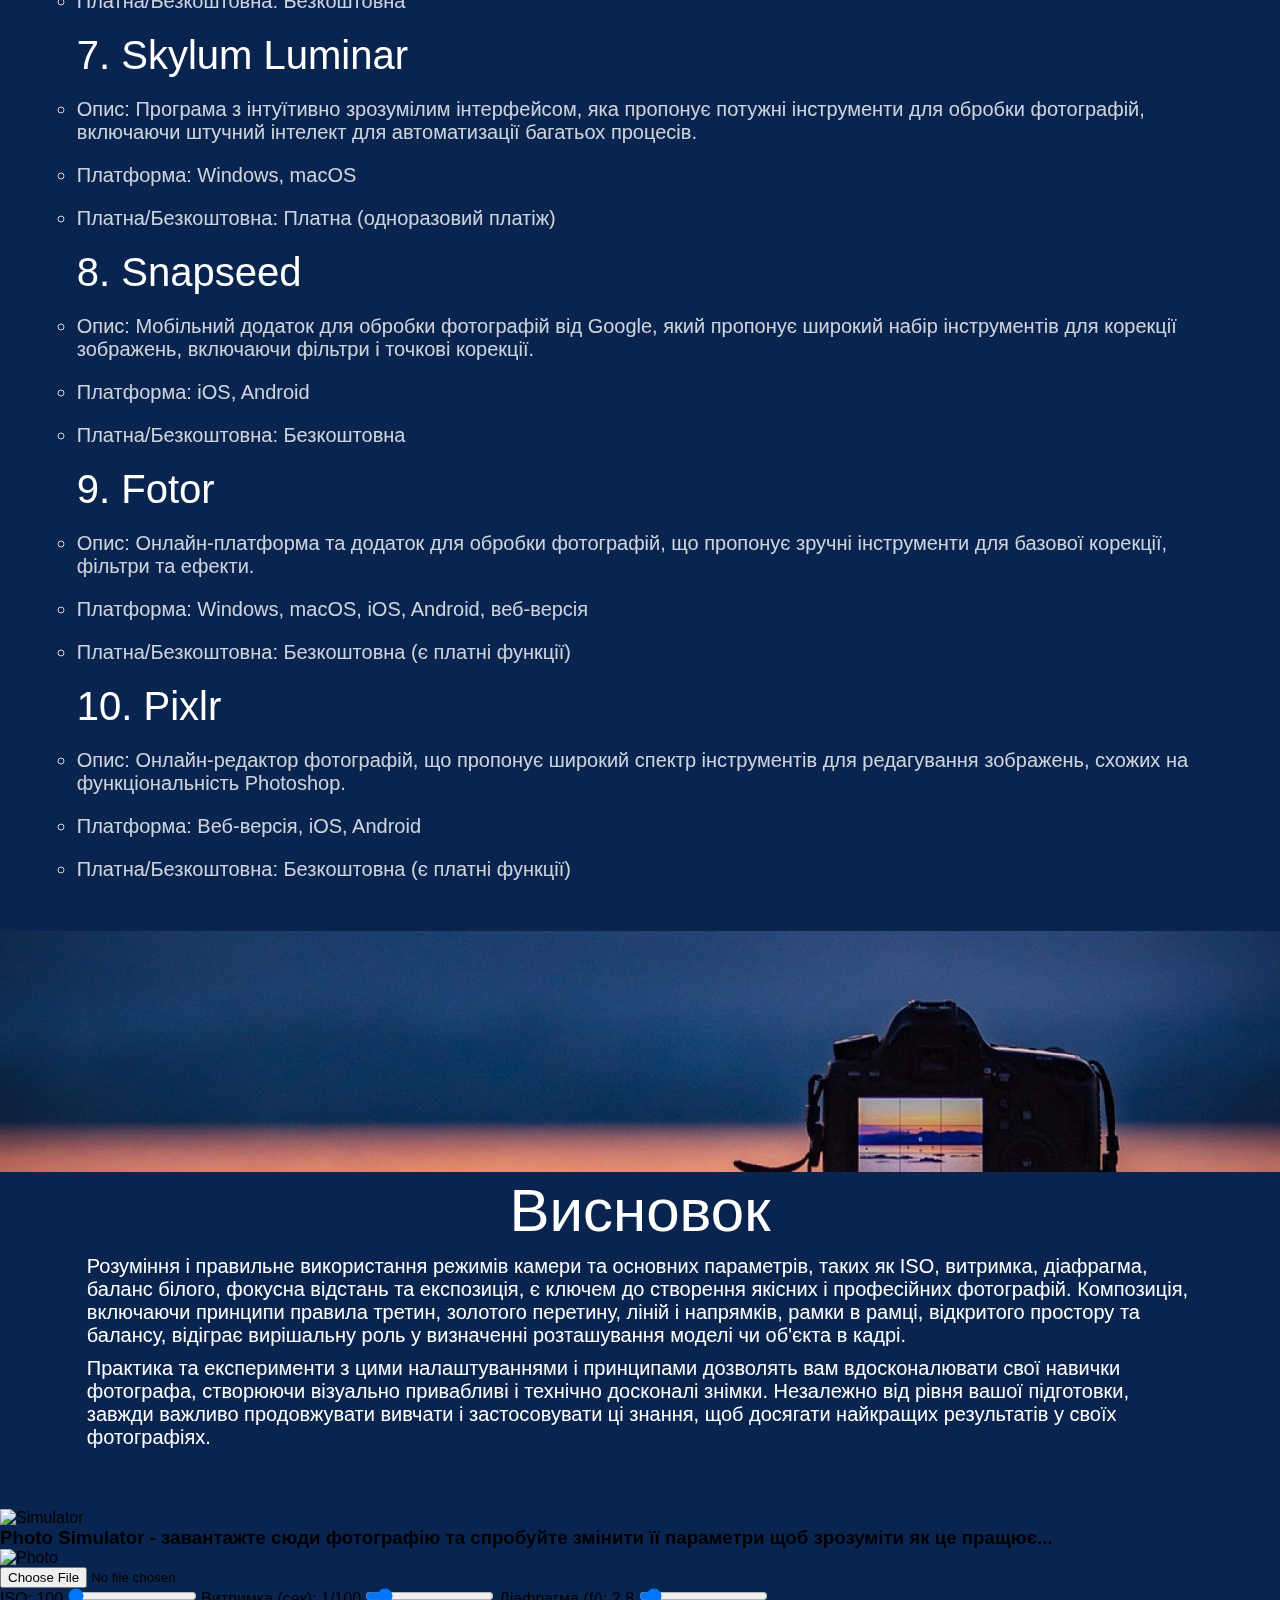
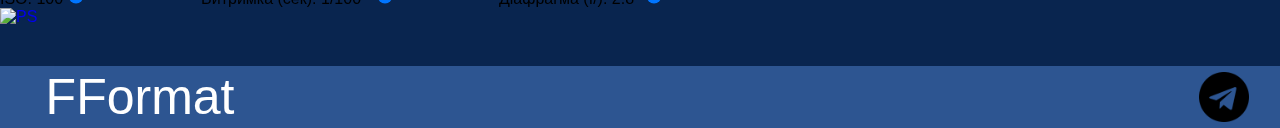
==== commit a45e4387: "Add files via upload" ====
--- a/photo.html
+++ b/photo.html
@@ -1,5 +1,5 @@
 <!DOCTYPE html>
-<html lang="en">
+<html lang="uk">
   <head>
     <meta charset="UTF-8" />
     <meta name="viewport" content="width=device-width, initial-scale=1.0" />
@@ -38,9 +38,9 @@
         </p>
         <div class="text-overlay-photo">
           <a href="#modes">Режими</a>
-          <a href="#parameters"> Параметри</a>
+          <a href="#parameters">Параметри</a>
           <a href="#composition">Композиція</a>
-          <a href="#result"> Висновок</a>
+          <a href="#apps">Програми</a>
         </div>
       </div>
       <div class="modes" id="modes">
@@ -314,6 +314,136 @@
           </ol>
         </div>
       </div>
+      <!--  -->
+      <div>
+        <img id="apps" class="blok" src="img/appstop.png" alt="composition" />
+      </div>
+      <div class="composition-list">
+        <h3>Топ-10 програм для фото обробки</h3>
+        <ol>
+          <li>
+            1. Adobe Photoshop
+            <ul>
+              <li>
+                Опис: Одна з найпотужніших і найпопулярніших програм для
+                редагування фотографій, що пропонує широкий набір інструментів
+                для ретуші, корекції кольорів, роботи з шарами і масками.
+              </li>
+              <li>Платформа: Windows, macOS</li>
+              <li>Платна/Безкоштовна: Платна (доступні підписки)</li>
+            </ul>
+          </li>
+          <li>
+            2. Adobe Lightroom
+            <ul>
+              <li>
+                Опис: Програма спеціалізується на управлінні та обробці великих
+                колекцій фотографій. Зручний інтерфейс для базової та розширеної
+                корекції кольорів, налаштувань експозиції, роботи з RAW файлами.
+              </li>
+              <li>Платформа: Windows, macOS, iOS, Android</li>
+              <li>Платна/Безкоштовна: Платна (доступні підписки)</li>
+            </ul>
+          </li>
+          <li>
+            3. GIMP (GNU Image Manipulation Program)
+            <ul>
+              <li>
+                Опис: Потужна безкоштовна програма з відкритим кодом для
+                редагування зображень, яка підтримує багато функцій, схожих на
+                Adobe Photoshop.
+              </li>
+              <li>Платформа: Windows, macOS, Linux</li>
+              <li>Платна/Безкоштовна: Безкоштовна</li>
+            </ul>
+          </li>
+          <li>
+            4. Affinity Photo
+            <ul>
+              <li>
+                Опис: Альтернатива Adobe Photoshop з високою продуктивністю та
+                широким набором інструментів для редагування фотографій. Відома
+                своїм одноразовим платежем без підписки.
+              </li>
+              <li>Платформа: Windows, macOS, iOS</li>
+              <li>Платна/Безкоштовна: Платна (одноразовий платіж)</li>
+            </ul>
+          </li>
+          <li>
+            5. Capture One
+            <ul>
+              <li>
+                Опис: Професійна програма для обробки фотографій з акцентом на
+                роботу з RAW файлами. Відома своїми точними кольоровими
+                корекціями і високою продуктивністю.
+              </li>
+              <li>Платформа: Windows, macOS</li>
+              <li>Платна/Безкоштовна: Платна (доступні підписки)</li>
+            </ul>
+          </li>
+          <li>
+            6. Darktable
+            <ul>
+              <li>
+                Опис: Безкоштовна програма з відкритим кодом для роботи з RAW
+                файлами та базової обробки зображень. Є гарною альтернативою
+                Adobe Lightroom.
+              </li>
+              <li>Платформа: Windows, macOS, Linux</li>
+              <li>Платна/Безкоштовна: Безкоштовна</li>
+            </ul>
+          </li>
+          <li>
+            7. Skylum Luminar
+            <ul>
+              <li>
+                Опис: Програма з інтуїтивно зрозумілим інтерфейсом, яка пропонує
+                потужні інструменти для обробки фотографій, включаючи штучний
+                інтелект для автоматизації багатьох процесів.
+              </li>
+              <li>Платформа: Windows, macOS</li>
+              <li>Платна/Безкоштовна: Платна (одноразовий платіж)</li>
+            </ul>
+          </li>
+          <li>
+            8. Snapseed
+            <ul>
+              <li>
+                Опис: Мобільний додаток для обробки фотографій від Google, який
+                пропонує широкий набір інструментів для корекції зображень,
+                включаючи фільтри і точкові корекції.
+              </li>
+              <li>Платформа: iOS, Android</li>
+              <li>Платна/Безкоштовна: Безкоштовна</li>
+            </ul>
+          </li>
+          <li>
+            9. Fotor
+            <ul>
+              <li>
+                Опис: Онлайн-платформа та додаток для обробки фотографій, що
+                пропонує зручні інструменти для базової корекції, фільтри та
+                ефекти.
+              </li>
+              <li>Платформа: Windows, macOS, iOS, Android, веб-версія</li>
+              <li>Платна/Безкоштовна: Безкоштовна (є платні функції)</li>
+            </ul>
+          </li>
+          <li>
+            10. Pixlr
+            <ul>
+              <li>
+                Опис: Онлайн-редактор фотографій, що пропонує широкий спектр
+                інструментів для редагування зображень, схожих на
+                функціональність Photoshop.
+              </li>
+              <li>Платформа: Веб-версія, iOS, Android</li>
+              <li>Платна/Безкоштовна: Безкоштовна (є платні функції)</li>
+            </ul>
+          </li>
+        </ol>
+      </div>
+
       <div class="result">
         <img id="result" class="blok" src="img/resultphoto.png" alt="result" />
         <h2>Висновок</h2>
@@ -334,6 +464,68 @@
           знання, щоб досягати найкращих результатів у своїх фотографіях.
         </p>
       </div>
+      <!-- Photo Simulator -->
+      <div>
+        <img
+          id="simulator"
+          class="blok"
+          src="img/simulblok.png"
+          alt="Simulator"
+        />
+      </div>
+      <h3>
+        Photo Simulator - завантажте сюди фотографію та спробуйте змінити її
+        параметри щоб зрозуміти як це пращює...
+      </h3>
+      <div class="centered-content">
+        <section class="sim-container">
+          <div class="image-container">
+            <img id="photo" alt="Photo" />
+          </div>
+          <input type="file" id="upload" accept="image/*" />
+          <div class="slider-container">
+            <label for="iso">ISO: <span id="isoValue">100</span></label>
+            <input
+              type="range"
+              id="iso"
+              min="100"
+              max="3200"
+              step="100"
+              value="100"
+            />
+
+            <label for="shutter"
+              >Витримка (сек): <span id="shutterValue">1/100</span></label
+            >
+            <input
+              type="range"
+              id="shutter"
+              min="1"
+              max="1000"
+              step="1"
+              value="100"
+            />
+
+            <label for="aperture"
+              >Діафрагма (f/): <span id="apertureValue">2.8</span></label
+            >
+            <input
+              type="range"
+              id="aperture"
+              min="1.4"
+              max="22"
+              step="0.1"
+              value="2.8"
+            />
+          </div>
+        </section>
+      </div>
+
+      <div>
+        <a class="pslogo" href="#simulator">
+          <img src="img/psmini.png" alt="PS" />
+        </a>
+      </div>
     </main>
 
     <footer>
@@ -346,5 +538,8 @@
         <!-- <img src="img/instagram.png" alt="instagram" /> -->
       </div>
     </footer>
+
+    <!-- Script -->
+    <script src="script.js"></script>
   </body>
 </html>
--- a/style/style.css
+++ b/style/style.css
@@ -414,6 +414,8 @@
   margin: 10px;
 }
 
+/* ------ Video ----- */
+
 /* ----- Media ----- */
 
 @media (max-width: 1200px) {
@@ -424,8 +426,8 @@
 
 @media (max-width: 992px) {
   .content-ff {
-    /* flex-direction: column; */
-    /* align-items: center; */
+    flex-direction: column;
+    align-items: center;
   }
   .content-ff img,
   .content-ff p {
@@ -509,9 +511,3 @@
     font-size: 12px;
   }
 }
-
-@media (max-width: 767px) {
-  .content-ff {
-    /* max-width: none; */
-  }
-}
